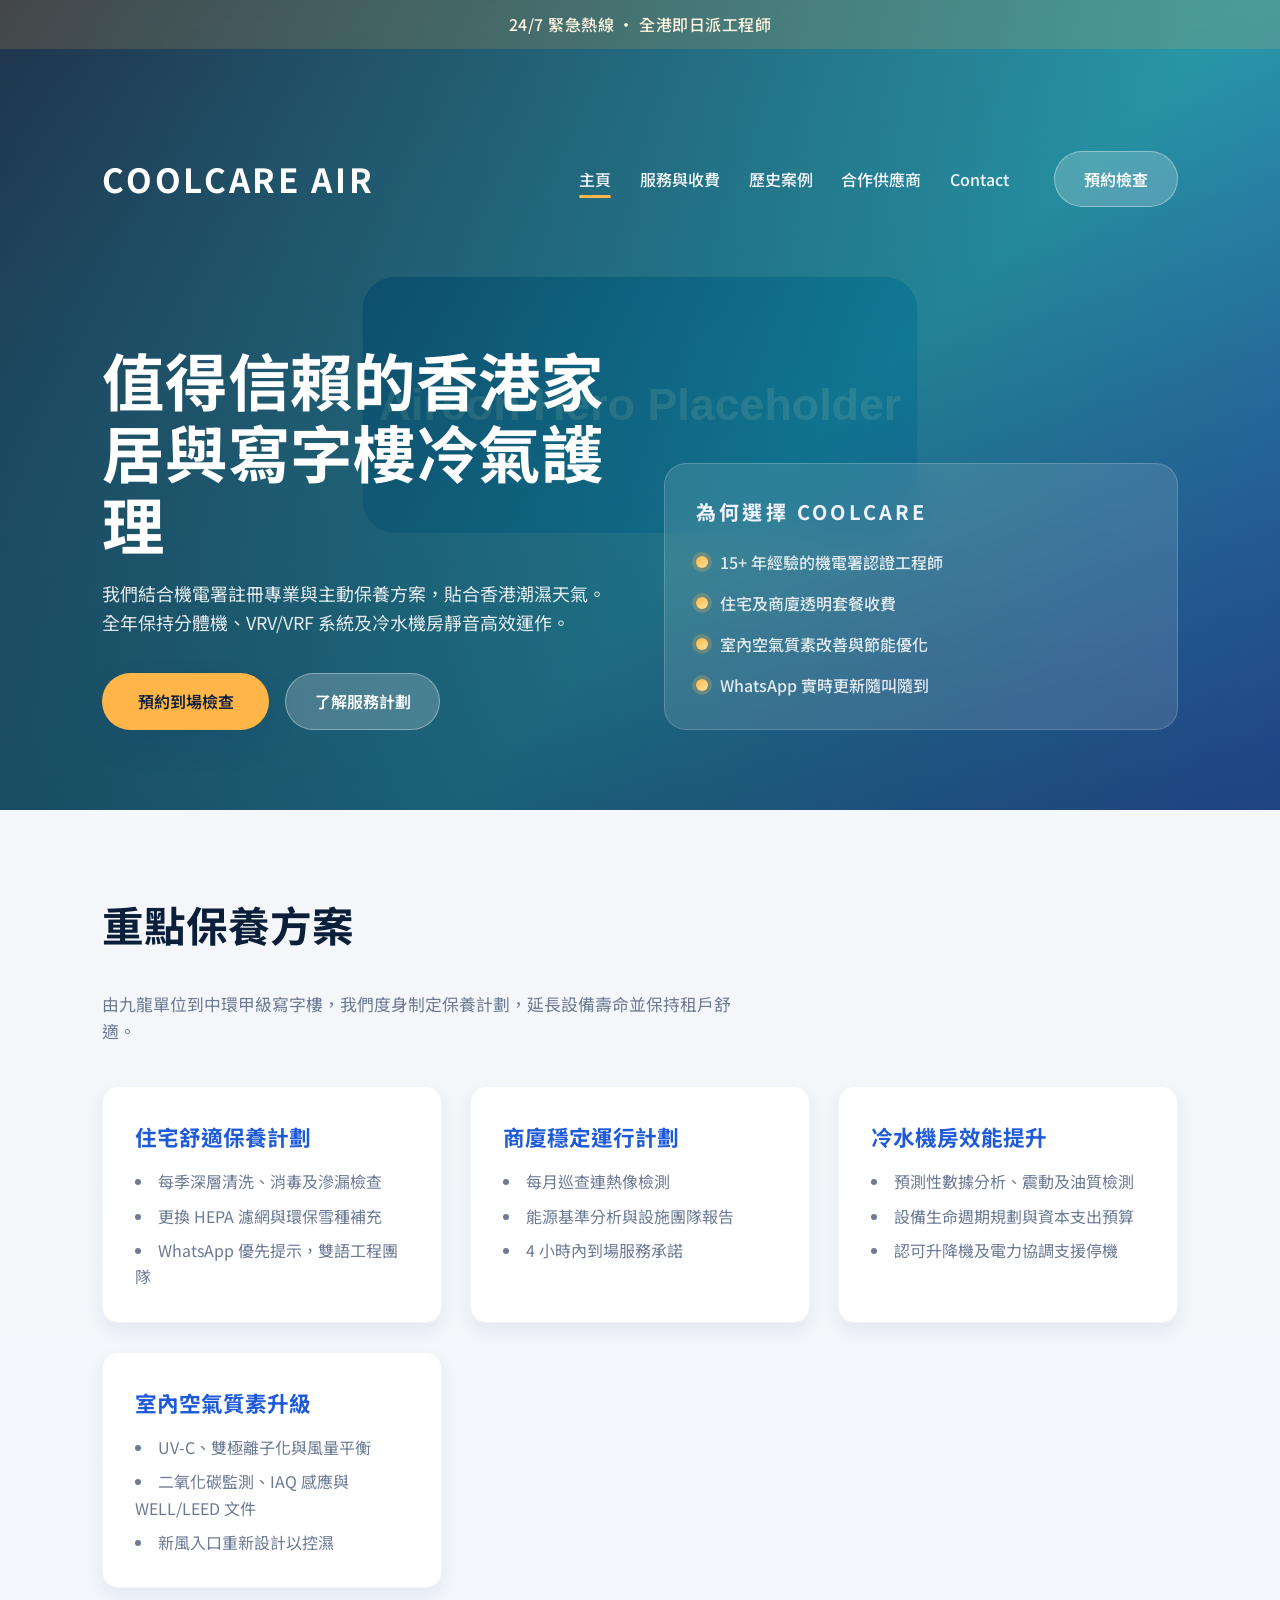
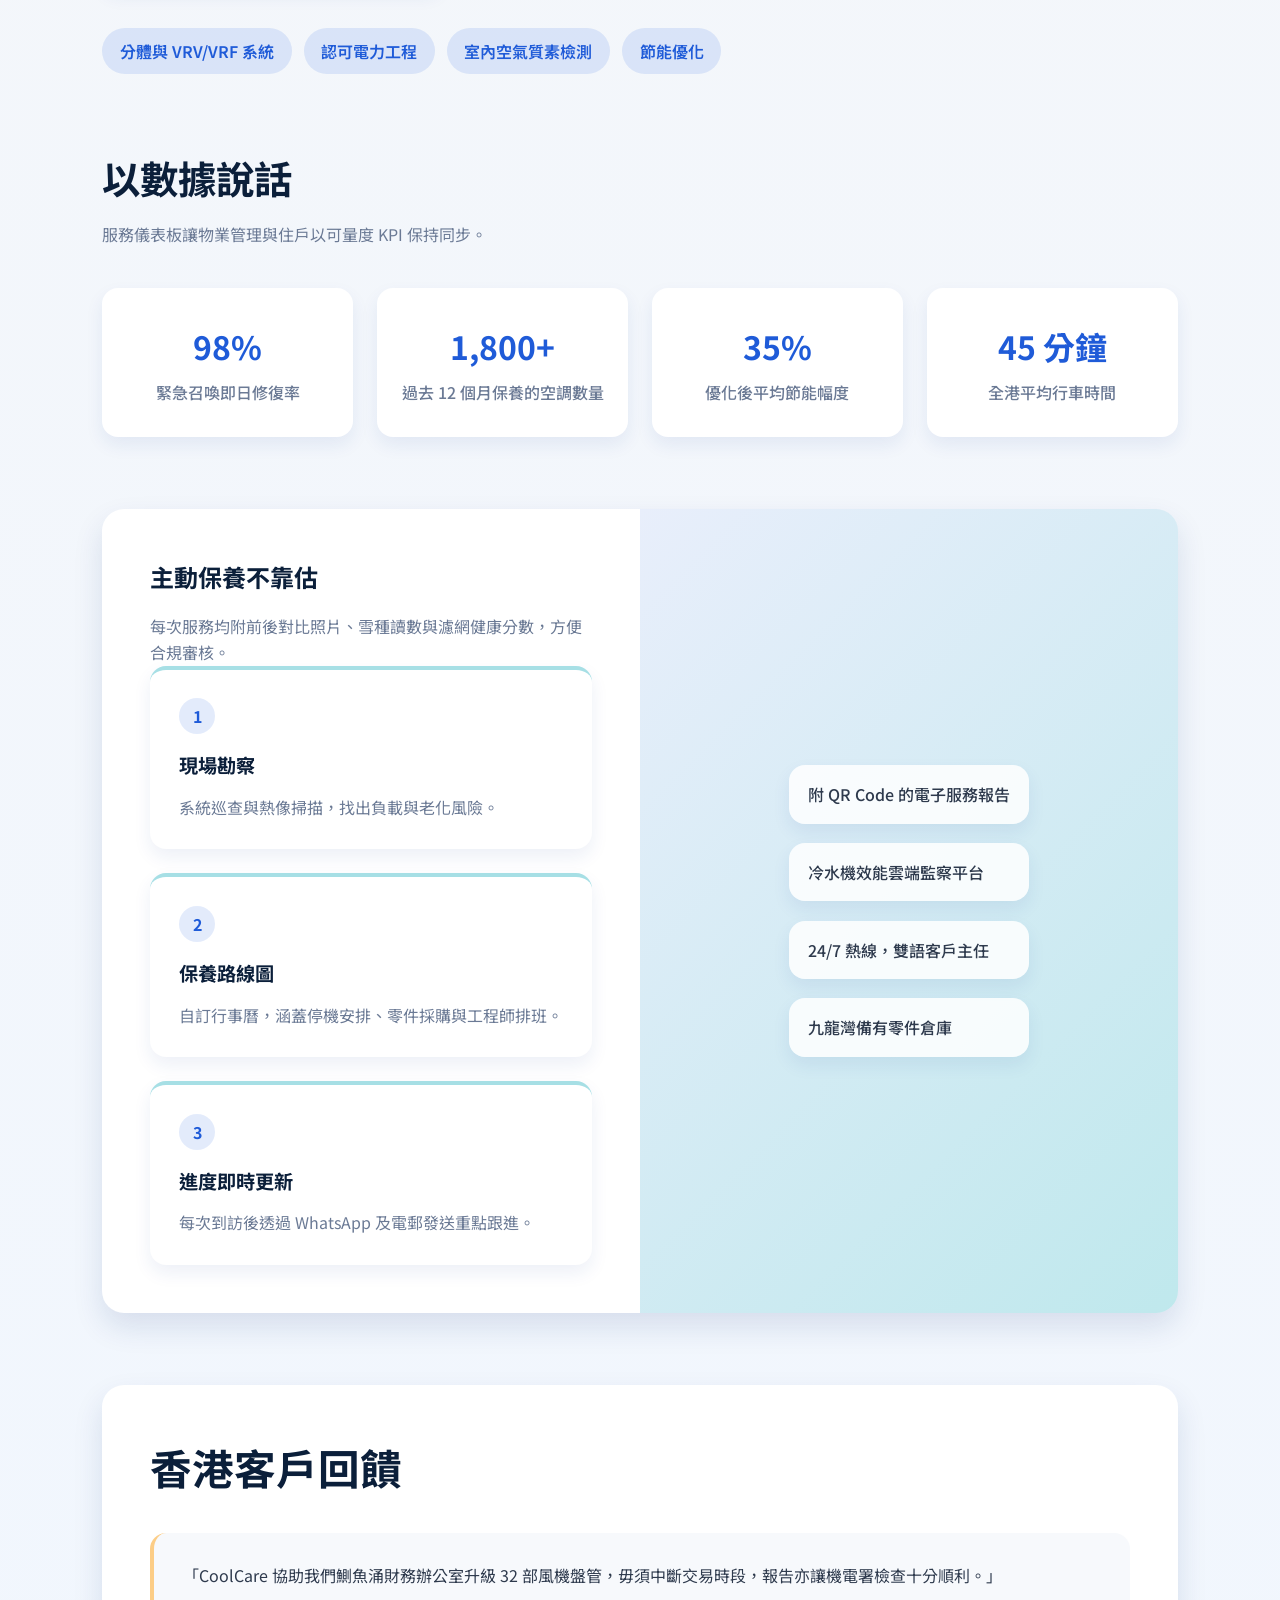
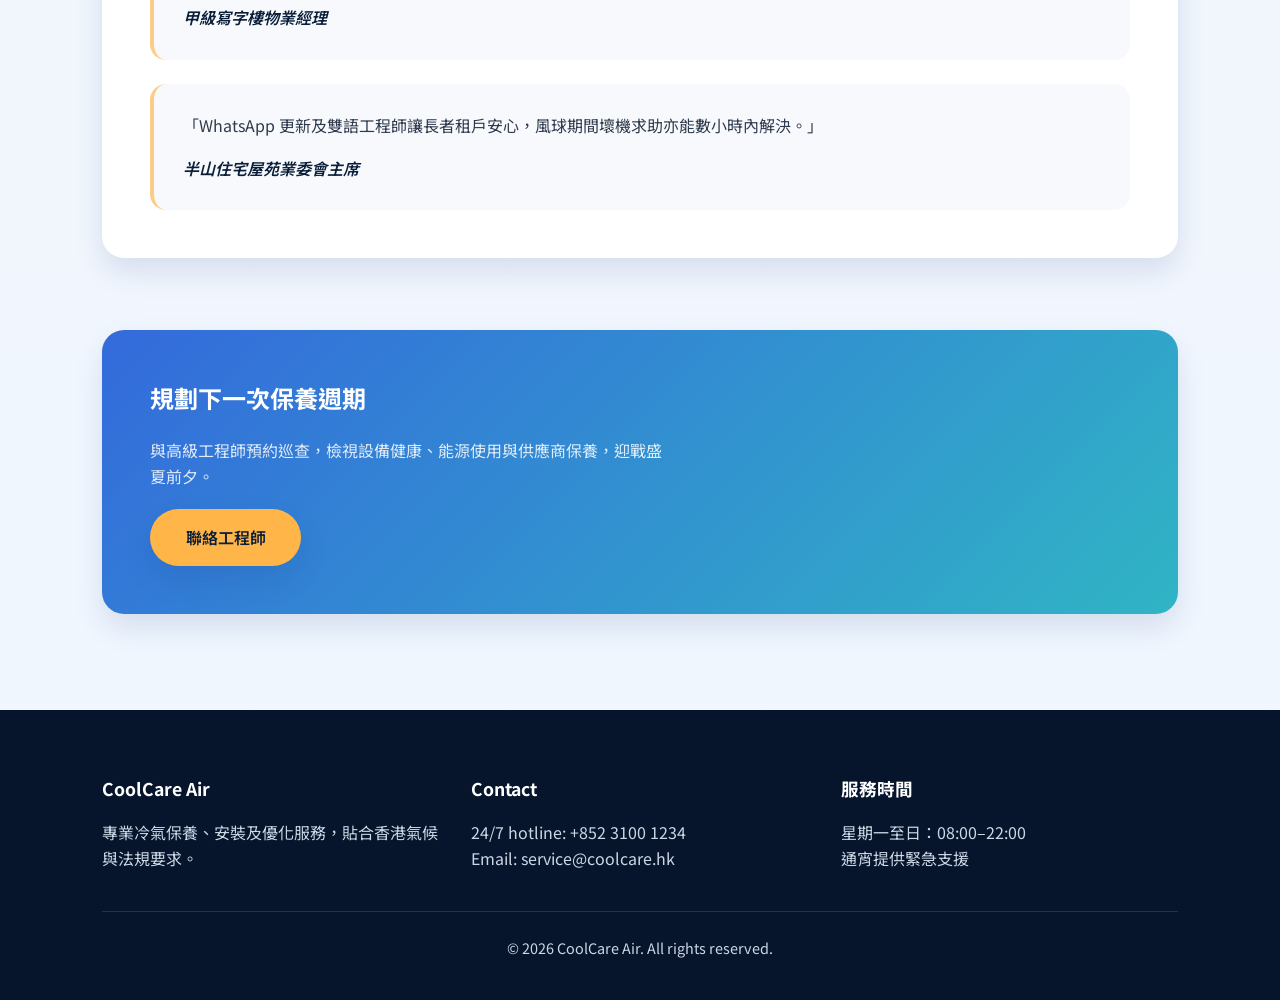
==== index.html @ c1a84228 "Remove legacy Version 1 layout" ====
<!DOCTYPE html>
<html lang="zh-Hant">
  <head>
    <meta charset="UTF-8" />
    <meta name="viewport" content="width=device-width, initial-scale=1.0" />
    <title>CoolCare Air Conditioning • 香港冷氣專業團隊</title>
    <link rel="stylesheet" href="assets/css/style.css" />
    <link rel="preconnect" href="https://fonts.googleapis.com" />
    <link rel="preconnect" href="https://fonts.gstatic.com" crossorigin />
    <link
      href="https://fonts.googleapis.com/css2?family=Noto+Sans+TC:wght@300;400;500;700&family=Roboto:wght@300;400;500;700&display=swap"
      rel="stylesheet"
    />
  </head>
  <body>
    <header class="site-header">
      <div class="announcement">24/7 緊急熱線 • 全港即日派工程師</div>
      <div class="top-bar">
        <div class="logo">CoolCare Air</div>
        <nav aria-label="主選單">
          <ul>
            <li><a href="index.html" aria-current="page">主頁</a></li>
            <li><a href="services.html">服務與收費</a></li>
            <li><a href="cases.html">歷史案例</a></li>
            <li><a href="vendors.html">合作供應商</a></li>
            <li><a href="contact.html">Contact</a></li>
            <li class="nav-cta"><a class="btn-secondary" href="contact.html">預約檢查</a></li>
          </ul>
        </nav>
      </div>
      <div class="hero">
        <div class="hero-content">
          <h1>值得信賴的香港家居與寫字樓冷氣護理</h1>
          <p>
            我們結合機電署註冊專業與主動保養方案，貼合香港潮濕天氣。全年保持分體機、VRV/VRF 系統及冷水機房靜音高效運作。
          </p>
          <div class="hero-actions">
            <a class="btn-primary" href="contact.html">預約到場檢查</a>
            <a class="btn-secondary" href="services.html">了解服務計劃</a>
          </div>
        </div>
        <aside class="hero-highlights" aria-label="公司亮點">
          <h2>為何選擇 CoolCare</h2>
          <ul>
            <li>15+ 年經驗的機電署認證工程師</li>
            <li>住宅及商廈透明套餐收費</li>
            <li>室內空氣質素改善與節能優化</li>
            <li>WhatsApp 實時更新隨叫隨到</li>
          </ul>
        </aside>
      </div>
    </header>

    <main>
      <section>
        <h2 class="section-title">重點保養方案</h2>
        <p class="section-lead">
          由九龍單位到中環甲級寫字樓，我們度身制定保養計劃，延長設備壽命並保持租戶舒適。
        </p>
        <div class="grid two-col">
          <div class="card">
            <h3>住宅舒適保養計劃</h3>
            <ul>
              <li>每季深層清洗、消毒及滲漏檢查</li>
              <li>更換 HEPA 濾網與環保雪種補充</li>
              <li>WhatsApp 優先提示，雙語工程團隊</li>
            </ul>
          </div>
          <div class="card">
            <h3>商廈穩定運行計劃</h3>
            <ul>
              <li>每月巡查連熱像檢測</li>
              <li>能源基準分析與設施團隊報告</li>
              <li>4 小時內到場服務承諾</li>
            </ul>
          </div>
          <div class="card">
            <h3>冷水機房效能提升</h3>
            <ul>
              <li>預測性數據分析、震動及油質檢測</li>
              <li>設備生命週期規劃與資本支出預算</li>
              <li>認可升降機及電力協調支援停機</li>
            </ul>
          </div>
          <div class="card">
            <h3>室內空氣質素升級</h3>
            <ul>
              <li>UV-C、雙極離子化與風量平衡</li>
              <li>二氧化碳監測、IAQ 感應與 WELL/LEED 文件</li>
              <li>新風入口重新設計以控濕</li>
            </ul>
          </div>
        </div>
        <div class="values">
          <span class="value-tag">分體與 VRV/VRF 系統</span>
          <span class="value-tag">認可電力工程</span>
          <span class="value-tag">室內空氣質素檢測</span>
          <span class="value-tag">節能優化</span>
        </div>
      </section>

      <section class="highlight-metrics" aria-label="公司指標">
        <div class="section-header">
          <h2>以數據說話</h2>
          <p>服務儀表板讓物業管理與住戶以可量度 KPI 保持同步。</p>
        </div>
        <div class="metrics-grid">
          <div class="metric">
            <strong>98%</strong>
            <span>緊急召喚即日修復率</span>
          </div>
          <div class="metric">
            <strong>1,800+</strong>
            <span>過去 12 個月保養的空調數量</span>
          </div>
          <div class="metric">
            <strong>35%</strong>
            <span>優化後平均節能幅度</span>
          </div>
          <div class="metric">
            <strong>45 分鐘</strong>
            <span>全港平均行車時間</span>
          </div>
        </div>
      </section>

      <section class="split" aria-label="服務流程">
        <div class="split-content">
          <h3>主動保養不靠估</h3>
          <p>
            每次服務均附前後對比照片、雪種讀數與濾網健康分數，方便合規審核。
          </p>
          <div class="process-steps">
            <div class="process-step">
              <span>1</span>
              <h4>現場勘察</h4>
              <p>系統巡查與熱像掃描，找出負載與老化風險。</p>
            </div>
            <div class="process-step">
              <span>2</span>
              <h4>保養路線圖</h4>
              <p>自訂行事曆，涵蓋停機安排、零件採購與工程師排班。</p>
            </div>
            <div class="process-step">
              <span>3</span>
              <h4>進度即時更新</h4>
              <p>每次到訪後透過 WhatsApp 及電郵發送重點跟進。</p>
            </div>
          </div>
        </div>
        <div class="split-visual">
          <ul>
            <li>附 QR Code 的電子服務報告</li>
            <li>冷水機效能雲端監察平台</li>
            <li>24/7 熱線，雙語客戶主任</li>
            <li>九龍灣備有零件倉庫</li>
          </ul>
        </div>
      </section>

      <section class="testimonials" aria-label="客戶見證">
        <h2 class="section-title">香港客戶回饋</h2>
        <div class="testimonial-list">
          <div class="testimonial">
            <p>
              「CoolCare 協助我們鰂魚涌財務辦公室升級 32 部風機盤管，毋須中斷交易時段，報告亦讓機電署檢查十分順利。」
            </p>
            <cite>甲級寫字樓物業經理</cite>
          </div>
          <div class="testimonial">
            <p>
              「WhatsApp 更新及雙語工程師讓長者租戶安心，風球期間壞機求助亦能數小時內解決。」
            </p>
            <cite>半山住宅屋苑業委會主席</cite>
          </div>
        </div>
      </section>

      <section class="cta-banner">
        <h2>規劃下一次保養週期</h2>
        <p>
          與高級工程師預約巡查，檢視設備健康、能源使用與供應商保養，迎戰盛夏前夕。
        </p>
        <a class="btn-primary" href="contact.html">聯絡工程師</a>
      </section>
    </main>

    <footer>
      <div class="footer-grid">
        <div>
          <h4>CoolCare Air</h4>
          <p>
            專業冷氣保養、安裝及優化服務，貼合香港氣候與法規要求。
          </p>
        </div>
        <div>
          <h4>Contact</h4>
          <p>24/7 hotline: <a href="tel:+85231001234">+852 3100 1234</a></p>
          <p>Email: <a href="mailto:service@coolcare.hk">service@coolcare.hk</a></p>
        </div>
        <div>
          <h4>服務時間</h4>
          <p>星期一至日：08:00–22:00</p>
          <p>通宵提供緊急支援</p>
        </div>
      </div>
      <div class="footer-bottom">
        &copy; <span id="year"></span> CoolCare Air. All rights reserved.
      </div>
    </footer>

    <script>
      document.getElementById('year').textContent = new Date().getFullYear();
    </script>
  </body>
</html>
---- assets/css/style.css ----
:root {
  --navy: #0b1f3a;
  --indigo: #1f5bd8;
  --teal: #00a4b6;
  --sunrise: #ffb547;
  --sky: #e8f2ff;
  --slate: #2e3a4d;
  --muted: #6b7a95;
  --surface: #ffffff;
  --surface-alt: #f7f9fc;
  --radius-lg: 22px;
  --radius-md: 16px;
  --radius-sm: 10px;
  --shadow-lg: 0 30px 60px rgba(15, 45, 95, 0.18);
  --shadow-md: 0 14px 30px rgba(18, 52, 115, 0.12);
  --shadow-sm: 0 8px 18px rgba(20, 64, 150, 0.08);
  --font-sans: 'Noto Sans TC', 'Roboto', 'Helvetica Neue', Arial, sans-serif;
}

* {
  box-sizing: border-box;
  margin: 0;
  padding: 0;
}

body {
  font-family: var(--font-sans);
  color: var(--slate);
  background: linear-gradient(180deg, rgba(13, 39, 83, 0.04) 0%, rgba(232, 242, 255, 0.65) 100%);
  line-height: 1.65;
  min-height: 100vh;
}

a {
  color: inherit;
}

a:focus {
  outline: 3px solid rgba(31, 91, 216, 0.35);
  outline-offset: 3px;
}

img {
  max-width: 100%;
  height: auto;
  display: block;
}

header {
  color: #fff;
}

.site-header {
  position: relative;
  background: linear-gradient(135deg, rgba(11, 31, 58, 0.88) 0%, rgba(0, 164, 182, 0.78) 60%, rgba(31, 91, 216, 0.85) 100%),
    url('../img/hero-placeholder.svg') center/cover no-repeat;
  min-height: 90vh;
  display: flex;
  flex-direction: column;
  justify-content: space-between;
  overflow: hidden;
}

.site-header::after {
  content: '';
  position: absolute;
  inset: 0;
  background: linear-gradient(180deg, rgba(11, 31, 58, 0.15) 0%, rgba(11, 31, 58, 0.55) 100%);
}

.announcement {
  position: relative;
  z-index: 1;
  background: rgba(255, 181, 71, 0.16);
  backdrop-filter: blur(12px);
  color: #fff5e0;
  padding: 0.7rem 8vw;
  text-align: center;
  font-weight: 500;
  letter-spacing: 0.03em;
}

.top-bar {
  position: relative;
  z-index: 1;
  display: flex;
  align-items: center;
  justify-content: space-between;
  gap: 2rem;
  padding: 1.8rem 8vw 0;
}

.logo {
  font-size: clamp(1.4rem, 2.6vw, 2.2rem);
  font-weight: 700;
  letter-spacing: 0.08em;
  text-transform: uppercase;
}

nav ul {
  list-style: none;
  display: flex;
  align-items: center;
  gap: 1.8rem;
}

nav a {
  color: #f5f8ff;
  font-weight: 500;
  text-decoration: none;
  position: relative;
  transition: opacity 0.3s ease, transform 0.3s ease;
}

nav a:hover,
nav a:focus {
  opacity: 0.78;
  transform: translateY(-1px);
}

nav a[aria-current='page']::after {
  content: '';
  position: absolute;
  left: 0;
  right: 0;
  bottom: -0.45rem;
  height: 3px;
  border-radius: 999px;
  background: var(--sunrise);
}

.nav-cta {
  margin-left: 1rem;
}

.btn,
.btn-primary,
.btn-secondary {
  display: inline-flex;
  align-items: center;
  justify-content: center;
  gap: 0.5rem;
  border-radius: 999px;
  font-weight: 600;
  border: none;
  text-decoration: none;
  cursor: pointer;
  transition: transform 0.3s ease, box-shadow 0.3s ease, background 0.3s ease;
}

.btn-primary {
  padding: 0.95rem 2.2rem;
  background: var(--sunrise);
  color: var(--navy);
  box-shadow: var(--shadow-md);
}

.btn-primary:hover,
.btn-primary:focus {
  transform: translateY(-3px);
  box-shadow: var(--shadow-lg);
}

.btn-secondary {
  padding: 0.85rem 1.8rem;
  background: rgba(255, 255, 255, 0.2);
  color: #fff;
  border: 1px solid rgba(255, 255, 255, 0.35);
}

.btn-secondary:hover,
.btn-secondary:focus {
  background: rgba(255, 255, 255, 0.32);
  transform: translateY(-2px);
}

.hero {
  position: relative;
  z-index: 1;
  padding: 4rem 8vw 5rem;
  display: grid;
  gap: 3rem;
  grid-template-columns: repeat(auto-fit, minmax(320px, 1fr));
  align-items: end;
}

.hero-content h1 {
  font-size: clamp(2.6rem, 5vw, 3.9rem);
  line-height: 1.15;
  letter-spacing: 0.01em;
  margin-bottom: 1.2rem;
}

.hero-content p {
  font-size: 1.12rem;
  color: rgba(255, 255, 255, 0.88);
  margin-bottom: 2.2rem;
  max-width: 560px;
}

.hero-actions {
  display: flex;
  flex-wrap: wrap;
  gap: 1rem;
}

.hero-highlights {
  background: rgba(255, 255, 255, 0.12);
  backdrop-filter: blur(18px);
  border-radius: var(--radius-lg);
  padding: 2rem;
  box-shadow: inset 0 0 0 1px rgba(255, 255, 255, 0.18);
  display: grid;
  gap: 1.3rem;
}

.hero-highlights h2 {
  font-size: 1.25rem;
  text-transform: uppercase;
  letter-spacing: 0.16em;
  color: #f0f4ff;
}

.hero-highlights ul {
  list-style: none;
  display: grid;
  gap: 0.9rem;
}

.hero-highlights li {
  display: flex;
  gap: 0.75rem;
  align-items: center;
  font-weight: 500;
  color: rgba(255, 255, 255, 0.85);
}

.hero-highlights li::before {
  content: '';
  width: 12px;
  height: 12px;
  border-radius: 50%;
  background: linear-gradient(135deg, var(--sunrise), #ffe49c);
  box-shadow: 0 0 0 4px rgba(255, 181, 71, 0.25);
}

main {
  padding: 5rem 8vw 6rem;
}

section + section {
  margin-top: 4.5rem;
}

.section-title {
  font-size: clamp(2rem, 4vw, 2.6rem);
  color: var(--navy);
  margin-bottom: 2rem;
}

.section-lead {
  max-width: 640px;
  font-size: 1.05rem;
  color: var(--muted);
  margin-bottom: 2.5rem;
}

.grid {
  display: grid;
  gap: 1.8rem;
}

.grid.two-col {
  grid-template-columns: repeat(auto-fit, minmax(280px, 1fr));
}

.card {
  background: var(--surface);
  border-radius: var(--radius-md);
  padding: 2rem;
  box-shadow: var(--shadow-sm);
  border: 1px solid rgba(18, 52, 115, 0.05);
}

.card h3 {
  color: var(--indigo);
  margin-bottom: 0.85rem;
  font-size: 1.35rem;
}

.card p {
  color: var(--muted);
}

.card ul {
  list-style: disc inside;
  color: var(--muted);
  display: grid;
  gap: 0.5rem;
}

.values {
  display: flex;
  flex-wrap: wrap;
  gap: 0.75rem;
  margin-top: 2.5rem;
}

.value-tag {
  background: rgba(31, 91, 216, 0.12);
  color: var(--indigo);
  font-weight: 600;
  padding: 0.6rem 1.1rem;
  border-radius: 999px;
}

.metrics-grid {
  display: grid;
  grid-template-columns: repeat(auto-fit, minmax(180px, 1fr));
  gap: 1.5rem;
}

.metric {
  background: var(--surface);
  border-radius: var(--radius-md);
  padding: 2rem 1.5rem;
  box-shadow: var(--shadow-sm);
  text-align: center;
}

.metric strong {
  display: block;
  font-size: 2rem;
  color: var(--indigo);
  margin-bottom: 0.4rem;
}

.metric span {
  color: var(--muted);
  font-weight: 500;
}

.split {
  background: var(--surface);
  border-radius: var(--radius-lg);
  box-shadow: var(--shadow-md);
  display: grid;
  grid-template-columns: repeat(auto-fit, minmax(280px, 1fr));
  overflow: hidden;
}

.split-content {
  padding: 3rem;
}

.split-content h3 {
  font-size: 1.5rem;
  color: var(--navy);
  margin-bottom: 1rem;
}

.split-content p {
  color: var(--muted);
}

.split-visual {
  background: linear-gradient(135deg, rgba(31, 91, 216, 0.1), rgba(0, 164, 182, 0.25));
  padding: 3rem;
  display: grid;
  place-items: center;
}

.split-visual ul {
  list-style: none;
  display: grid;
  gap: 1.2rem;
}

.split-visual li {
  background: rgba(255, 255, 255, 0.85);
  border-radius: var(--radius-md);
  padding: 1rem 1.2rem;
  box-shadow: var(--shadow-sm);
  font-weight: 500;
  color: var(--slate);
}

.process-steps {
  display: grid;
  gap: 1.5rem;
  grid-template-columns: repeat(auto-fit, minmax(220px, 1fr));
}

.process-step {
  background: var(--surface);
  border-radius: var(--radius-md);
  padding: 1.8rem;
  box-shadow: var(--shadow-sm);
  border-top: 4px solid rgba(0, 164, 182, 0.35);
}

.process-step span {
  display: inline-flex;
  align-items: center;
  justify-content: center;
  width: 36px;
  height: 36px;
  border-radius: 50%;
  background: rgba(31, 91, 216, 0.12);
  color: var(--indigo);
  font-weight: 700;
  margin-bottom: 1rem;
}

.process-step h4 {
  font-size: 1.2rem;
  margin-bottom: 0.75rem;
  color: var(--navy);
}

.testimonials {
  background: var(--surface);
  border-radius: var(--radius-lg);
  padding: 3rem;
  box-shadow: var(--shadow-md);
}

.testimonial-list {
  display: grid;
  gap: 1.5rem;
}

.testimonial {
  background: var(--surface-alt);
  border-radius: var(--radius-md);
  padding: 1.8rem;
  border-left: 4px solid rgba(255, 181, 71, 0.65);
}

.testimonial cite {
  display: block;
  margin-top: 1rem;
  font-weight: 600;
  color: var(--navy);
}

.cta-banner {
  background: linear-gradient(135deg, rgba(31, 91, 216, 0.9), rgba(0, 164, 182, 0.8));
  color: #fff;
  border-radius: var(--radius-lg);
  padding: 3rem;
  display: grid;
  gap: 1.2rem;
  align-items: center;
  justify-items: start;
  box-shadow: var(--shadow-md);
}

.cta-banner p {
  max-width: 520px;
  color: rgba(255, 255, 255, 0.85);
}

footer {
  background: #06152c;
  color: rgba(232, 242, 255, 0.88);
  padding: 4rem 8vw 2.5rem;
}

footer .footer-grid {
  display: grid;
  grid-template-columns: repeat(auto-fit, minmax(220px, 1fr));
  gap: 2rem;
}

footer h4 {
  font-size: 1.1rem;
  margin-bottom: 1rem;
  color: #fff;
}

footer a {
  color: rgba(232, 242, 255, 0.88);
  text-decoration: none;
}

footer a:hover,
footer a:focus {
  text-decoration: underline;
}

.footer-bottom {
  margin-top: 2.5rem;
  border-top: 1px solid rgba(255, 255, 255, 0.12);
  padding-top: 1.5rem;
  font-size: 0.9rem;
  text-align: center;
}

.page-header {
  position: relative;
  background: linear-gradient(135deg, rgba(11, 31, 58, 0.95), rgba(31, 91, 216, 0.72));
  padding: 2.2rem 8vw 3.5rem;
  overflow: hidden;
}

.page-header::after {
  content: '';
  position: absolute;
  inset: 0;
  background: url('../img/hero-placeholder.svg') center/cover no-repeat;
  opacity: 0.12;
  mix-blend-mode: screen;
}

.page-header .top-bar {
  padding: 0;
}

.page-header .top-bar,
.page-header .breadcrumb,
.page-header h1,
.page-header p {
  position: relative;
  z-index: 1;
}

.page-header h1 {
  font-size: clamp(2.1rem, 4vw, 2.9rem);
  margin-top: 2rem;
  margin-bottom: 0.75rem;
}

.page-header p {
  color: rgba(255, 255, 255, 0.78);
}

.breadcrumb {
  margin-top: 0.75rem;
  font-size: 0.95rem;
}

.breadcrumb a {
  color: rgba(255, 255, 255, 0.72);
  text-decoration: none;
}

.breadcrumb a:hover,
.breadcrumb a:focus {
  text-decoration: underline;
}

.page-content {
  padding: 4rem 8vw 6rem;
}

.section-header {
  margin-bottom: 2.5rem;
}

.section-header h2 {
  font-size: clamp(1.8rem, 3.5vw, 2.4rem);
  color: var(--navy);
  margin-bottom: 0.75rem;
}

.section-header p {
  color: var(--muted);
  max-width: 640px;
}

.table-responsive {
  overflow-x: auto;
  margin-top: 1.5rem;
}

table {
  width: 100%;
  border-collapse: collapse;
  min-width: 520px;
  background: var(--surface);
  box-shadow: var(--shadow-sm);
  border-radius: var(--radius-md);
  overflow: hidden;
}

th,
td {
  border: 1px solid rgba(18, 52, 115, 0.08);
  padding: 1rem 1.15rem;
  text-align: left;
}

th {
  background: rgba(31, 91, 216, 0.1);
  color: var(--navy);
  font-weight: 600;
}

tbody tr:nth-child(even) {
  background: var(--surface-alt);
}

.case-study {
  display: grid;
  gap: 1.5rem;
  background: var(--surface);
  padding: 2.4rem;
  border-radius: var(--radius-lg);
  box-shadow: var(--shadow-md);
}

.case-meta {
  display: flex;
  flex-wrap: wrap;
  gap: 1.25rem;
  color: var(--muted);
}

.timeline {
  position: relative;
  padding-left: 1.5rem;
  margin-top: 1.5rem;
}

.timeline::before {
  content: '';
  position: absolute;
  left: 0.45rem;
  top: 0.5rem;
  bottom: 0.5rem;
  width: 2px;
  background: rgba(31, 91, 216, 0.3);
}

.timeline li {
  list-style: none;
  position: relative;
  padding-left: 1.4rem;
  margin-bottom: 1.1rem;
  color: var(--muted);
}

.timeline li::before {
  content: '';
  position: absolute;
  left: -0.1rem;
  top: 0.35rem;
  width: 12px;
  height: 12px;
  border-radius: 50%;
  background: var(--sunrise);
  box-shadow: 0 0 0 4px rgba(255, 181, 71, 0.2);
}

.contact-card {
  background: var(--surface);
  border-radius: var(--radius-lg);
  padding: 3rem;
  box-shadow: var(--shadow-md);
  display: grid;
  gap: 2rem;
  align-items: start;
}

.contact-card form {
  display: grid;
  gap: 1.2rem;
}

label {
  font-weight: 600;
  color: var(--slate);
}

input,
textarea {
  padding: 0.9rem 1rem;
  border-radius: var(--radius-sm);
  border: 1px solid rgba(31, 91, 216, 0.2);
  font: inherit;
  transition: border-color 0.3s ease, box-shadow 0.3s ease;
}

input:focus,
textarea:focus {
  border-color: var(--indigo);
  box-shadow: 0 0 0 4px rgba(31, 91, 216, 0.15);
  outline: none;
}

textarea {
  min-height: 150px;
  resize: vertical;
}

.contact-info {
  display: grid;
  gap: 1rem;
  color: var(--muted);
}

.contact-info a {
  color: var(--indigo);
  font-weight: 600;
  text-decoration: none;
}

.contact-info a:hover,
.contact-info a:focus {
  text-decoration: underline;
}

.vendor-list {
  display: grid;
  gap: 1.5rem;
}

.vendor-card {
  background: var(--surface);
  padding: 2rem;
  border-radius: var(--radius-md);
  box-shadow: var(--shadow-sm);
  border-left: 4px solid rgba(0, 164, 182, 0.35);
}

.vendor-card h3 {
  font-size: 1.35rem;
  color: var(--navy);
  margin-bottom: 0.5rem;
}

.vendor-card .tags {
  margin-top: 1rem;
  display: flex;
  flex-wrap: wrap;
  gap: 0.6rem;
}

.tag {
  background: rgba(0, 164, 182, 0.12);
  color: var(--teal);
  font-weight: 600;
  padding: 0.35rem 0.85rem;
  border-radius: 999px;
  font-size: 0.85rem;
}

.badge {
  display: inline-flex;
  align-items: center;
  gap: 0.45rem;
  background: rgba(31, 91, 216, 0.08);
  color: var(--indigo);
  padding: 0.4rem 0.85rem;
  border-radius: 999px;
  font-weight: 600;
  font-size: 0.85rem;
}

@media (max-width: 960px) {
  .top-bar {
    flex-direction: column;
    align-items: flex-start;
  }

  nav ul {
    flex-wrap: wrap;
    justify-content: flex-start;
  }

  .nav-cta {
    margin-left: 0;
  }

  .hero {
    padding-top: 2.5rem;
  }
}

@media (max-width: 720px) {
  body {
    background: #f4f7fb;
  }

  .announcement {
    padding-inline: 5vw;
  }

  .top-bar {
    padding-inline: 6vw;
  }

  nav ul {
    gap: 1rem;
  }

  .hero {
    padding-inline: 6vw;
  }

  main {
    padding: 4rem 6vw 5rem;
  }

  .split {
    grid-template-columns: 1fr;
  }

  .split-visual {
    padding: 2.2rem;
  }

  .cta-banner {
    text-align: center;
    justify-items: center;
  }

  footer {
    padding-inline: 6vw;
  }
}

@media (max-width: 540px) {
  .hero-actions {
    flex-direction: column;
    align-items: stretch;
  }

  .process-steps {
    grid-template-columns: 1fr;
  }

  .metrics-grid {
    grid-template-columns: repeat(auto-fit, minmax(160px, 1fr));
  }
}
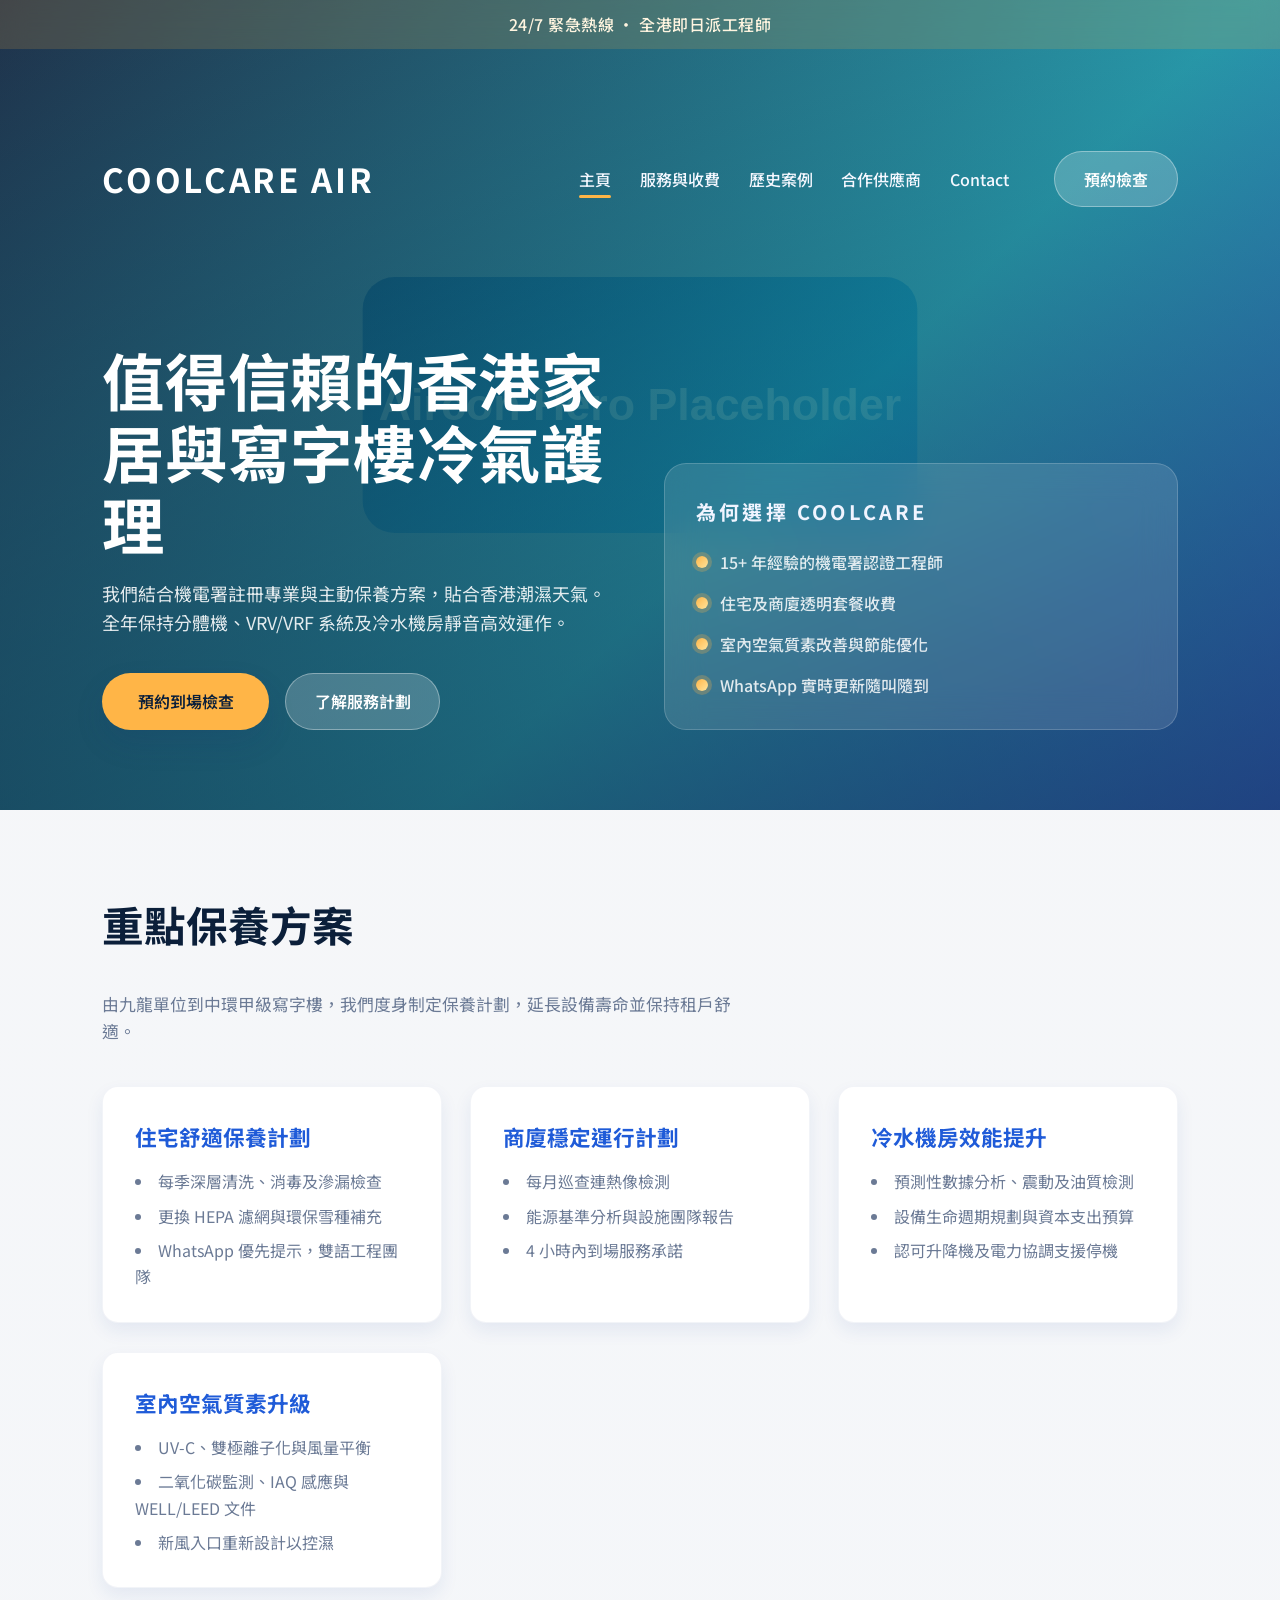
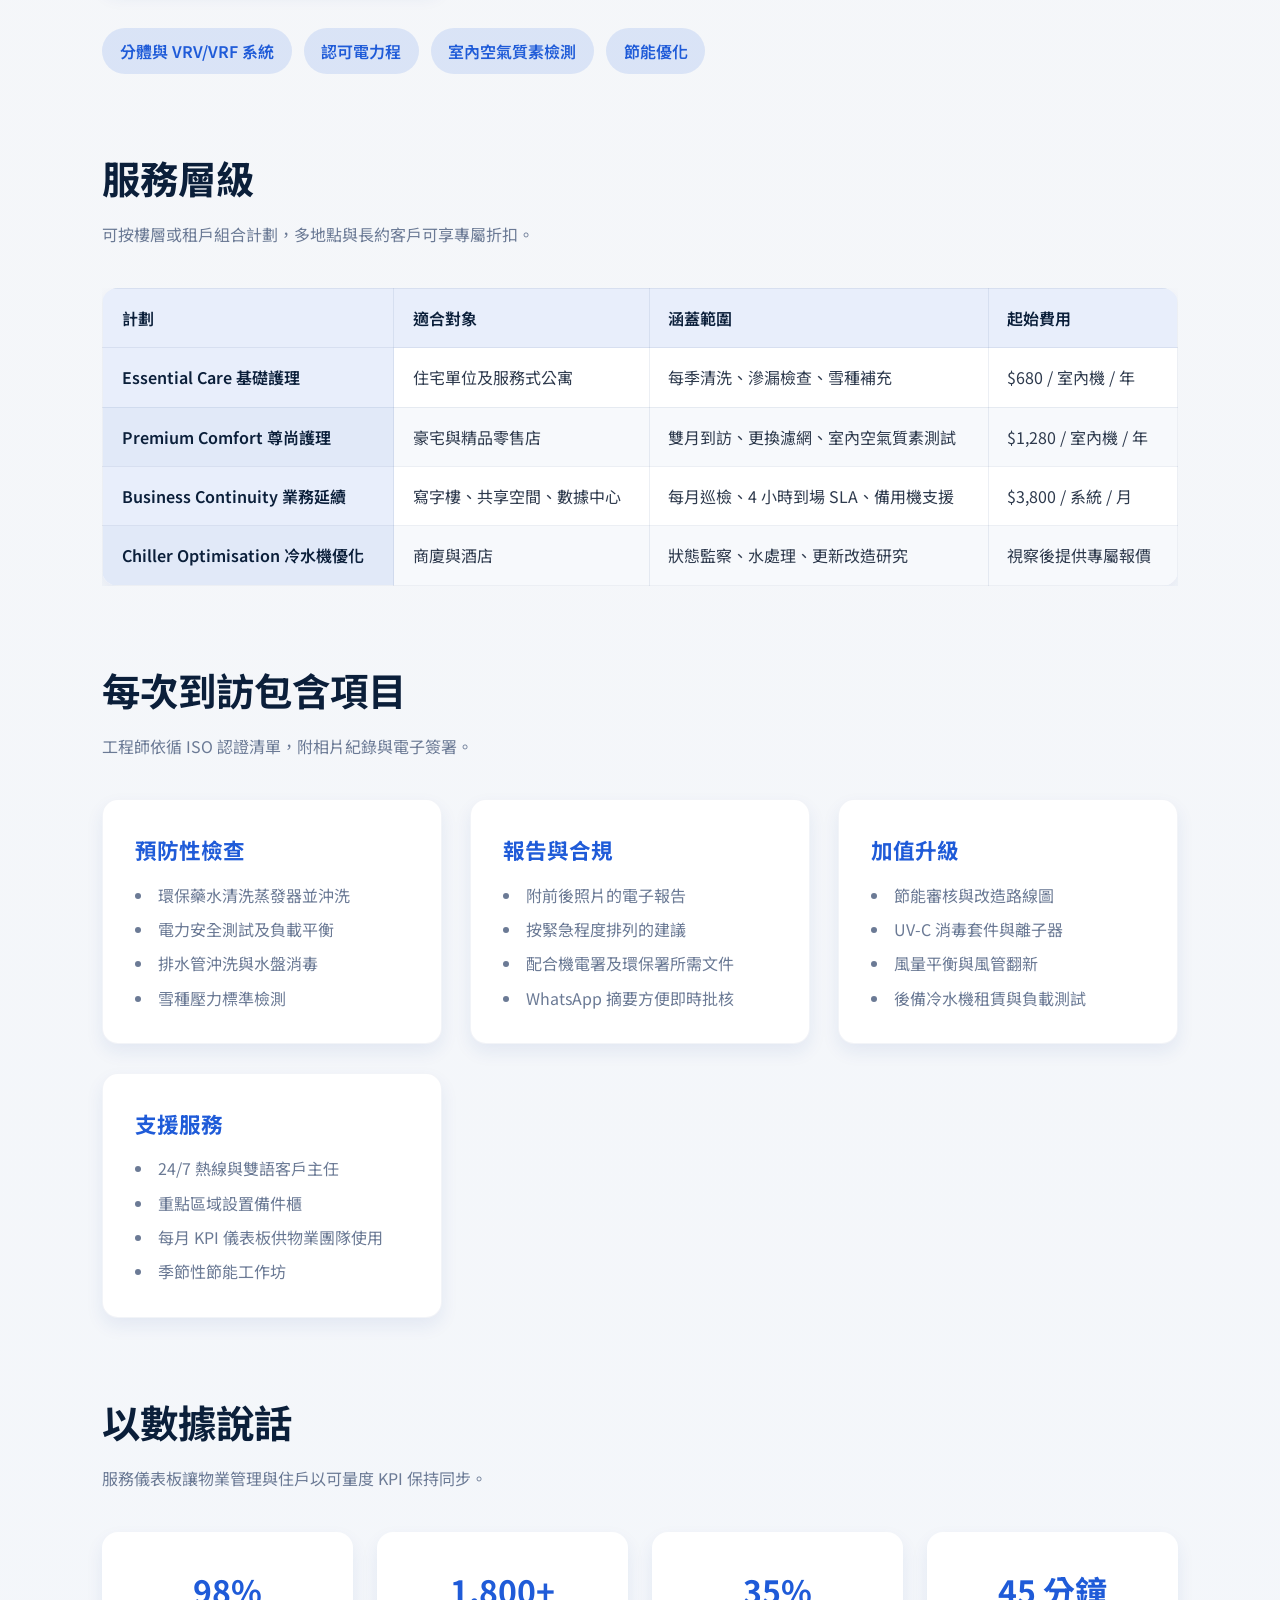
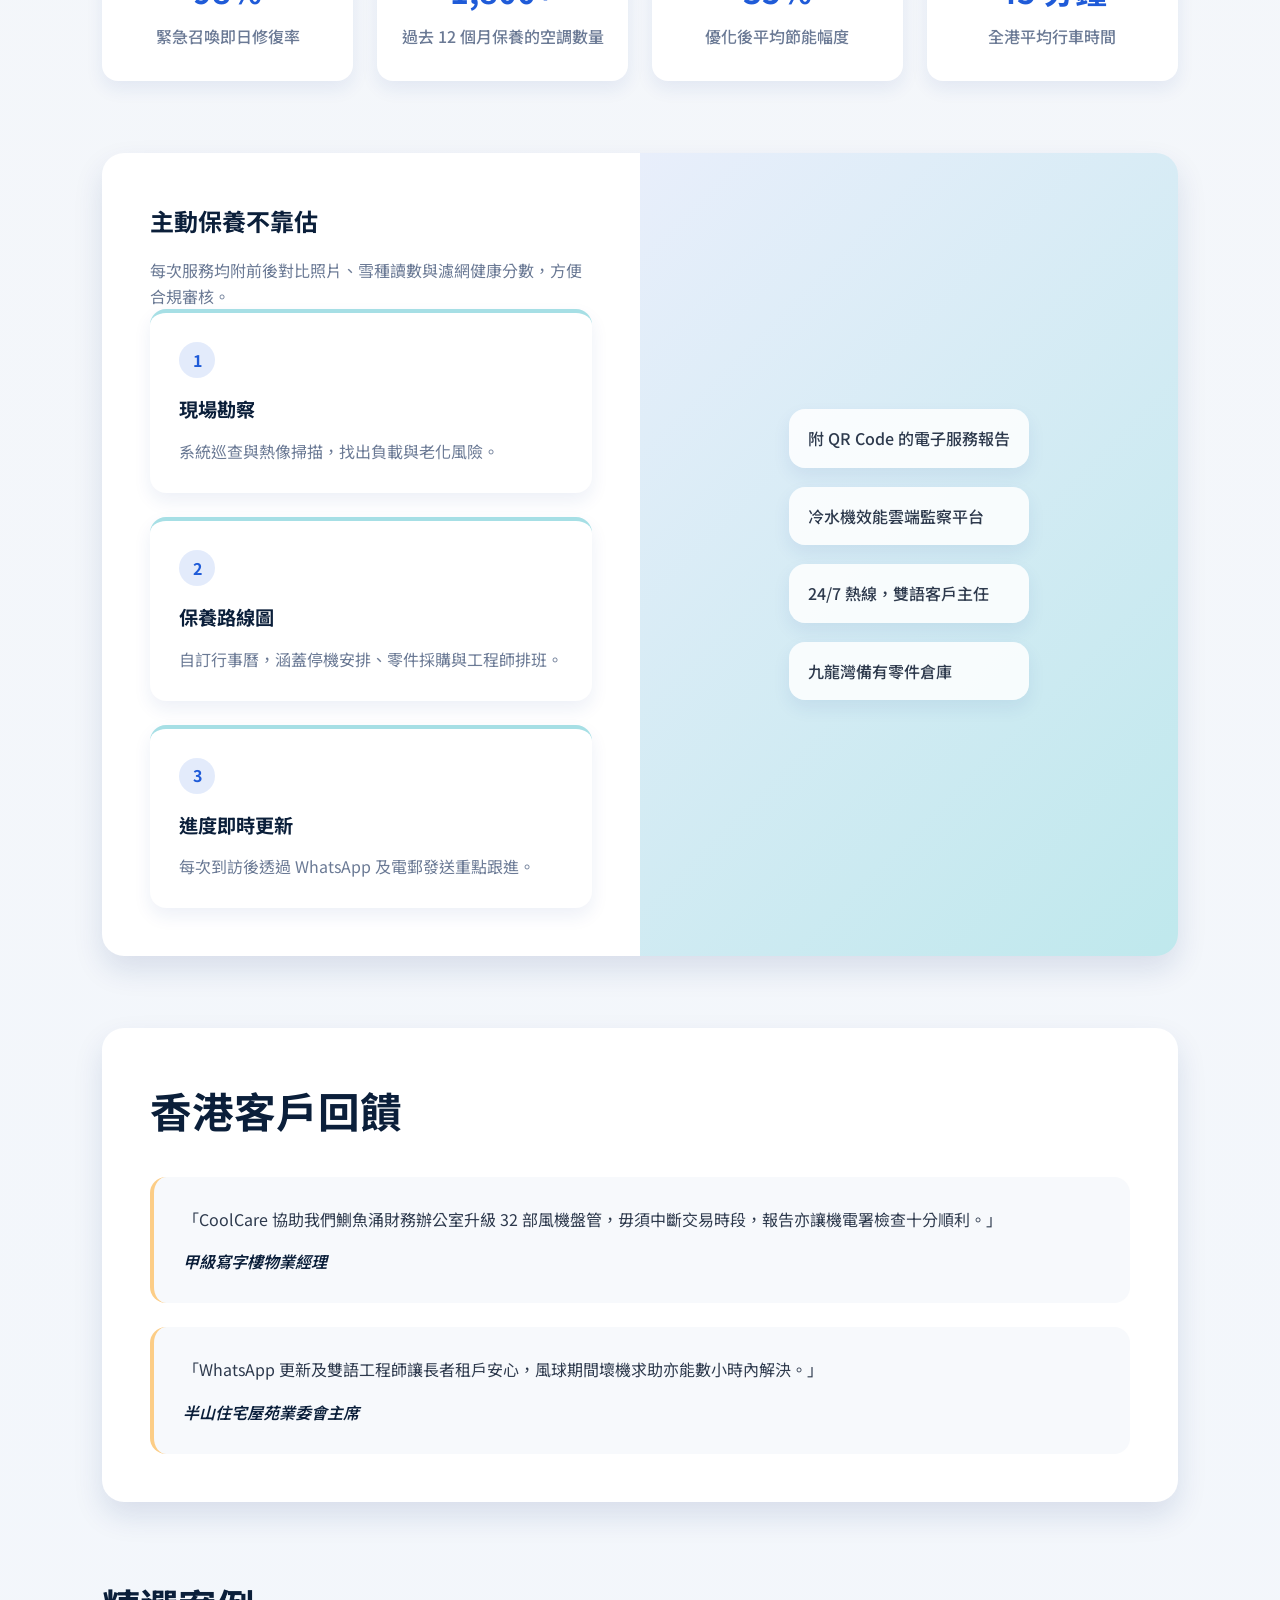
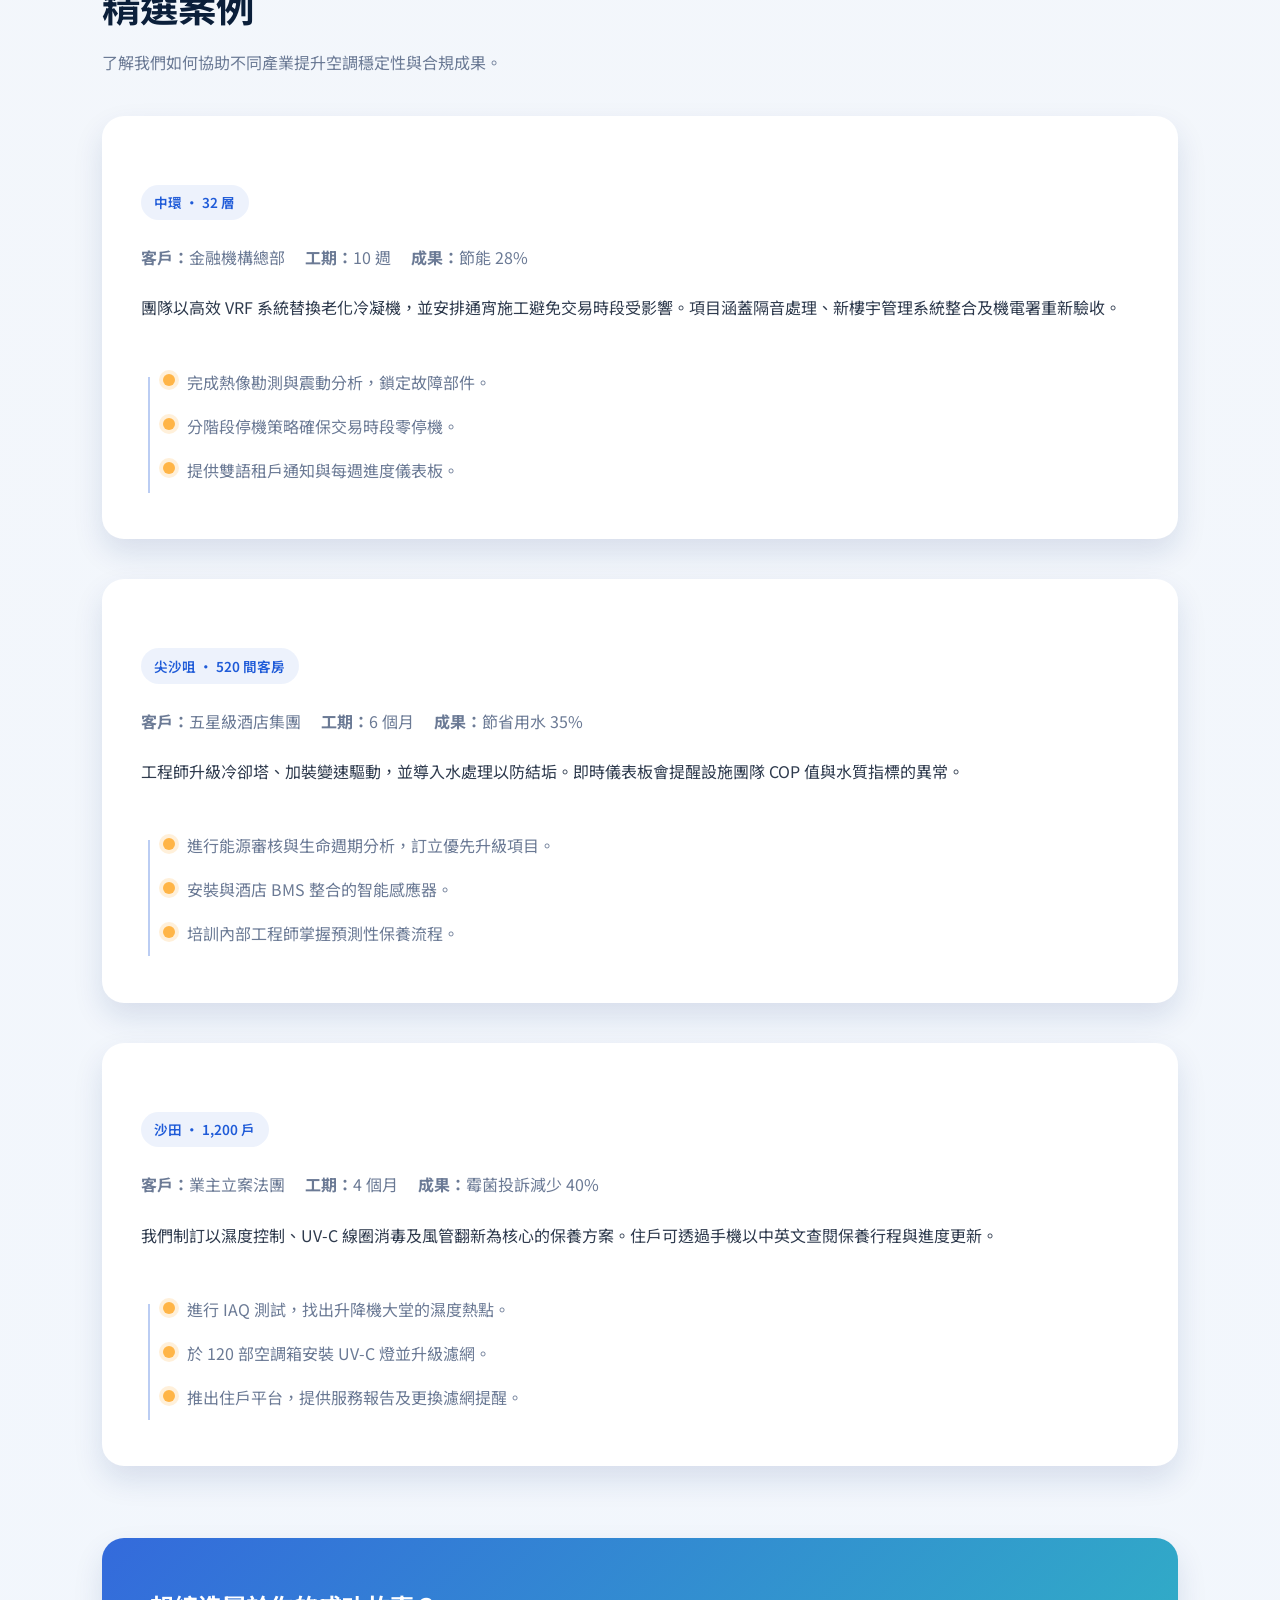
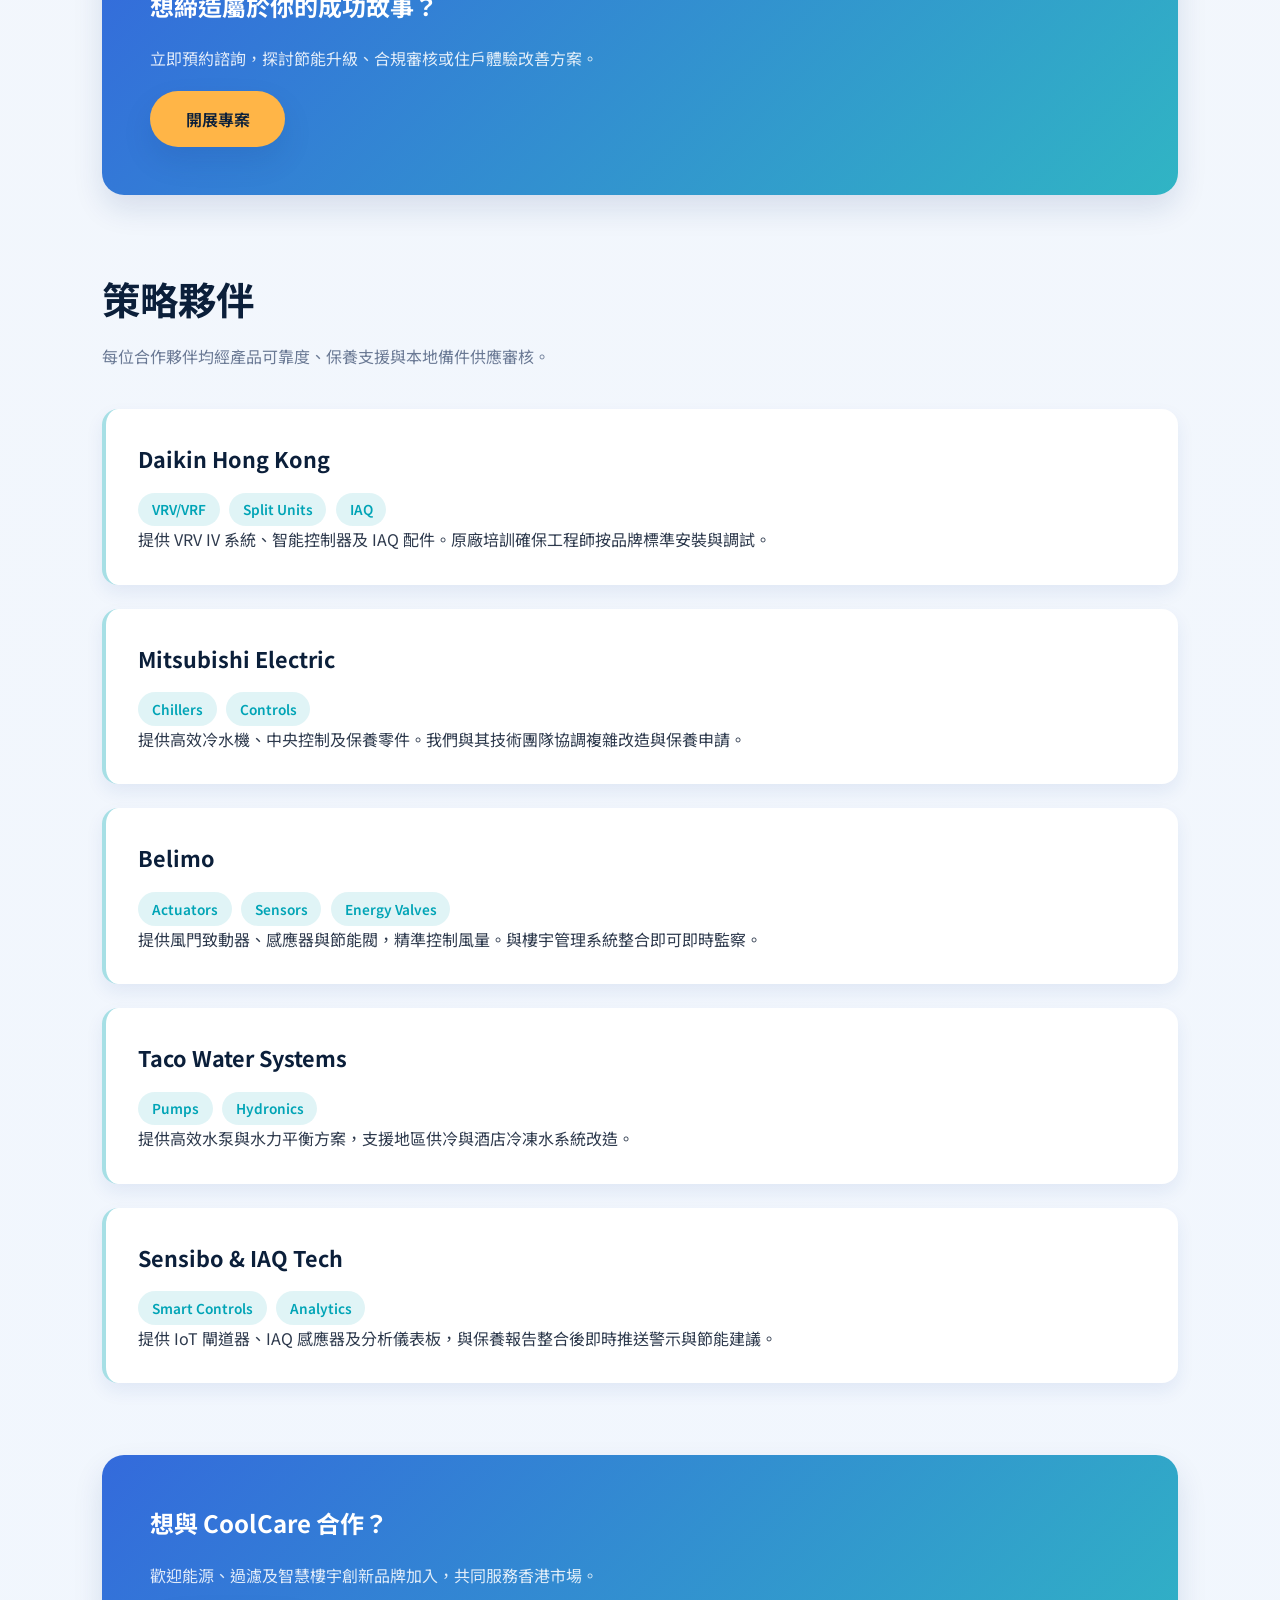
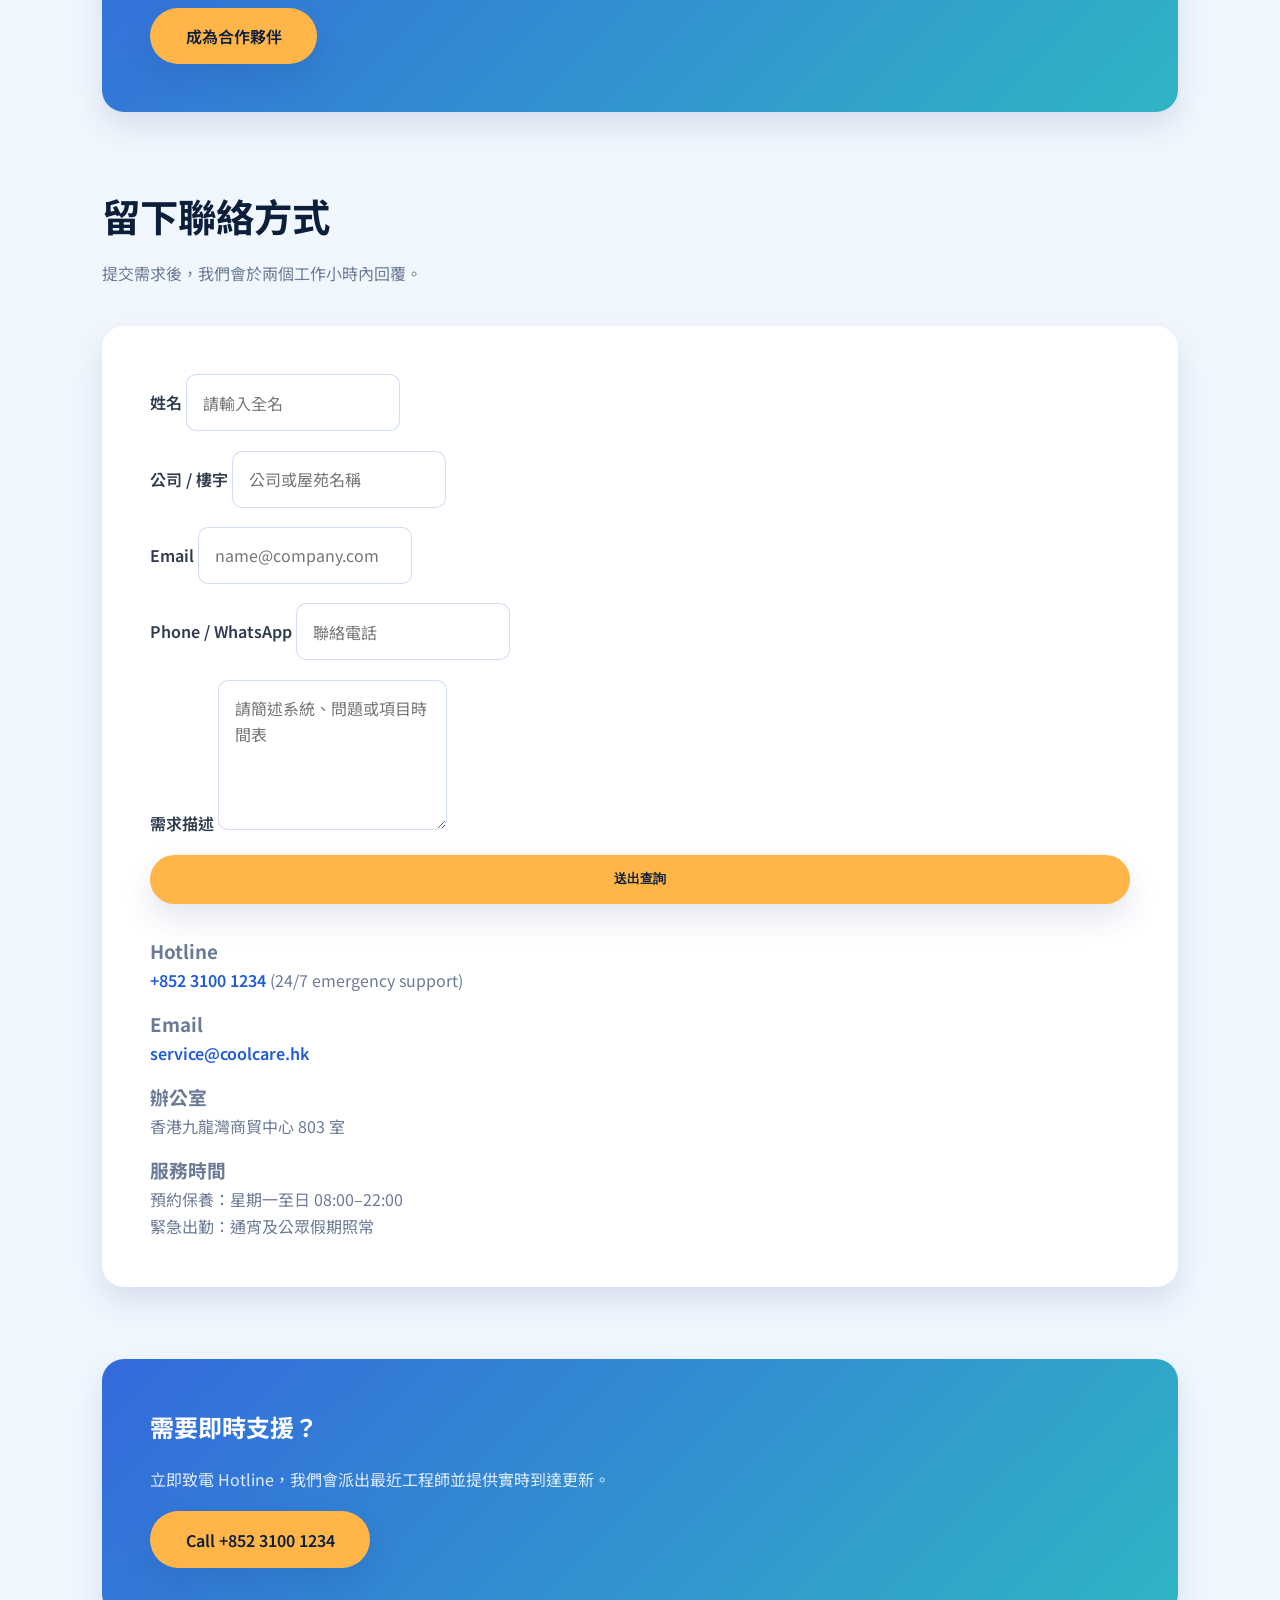
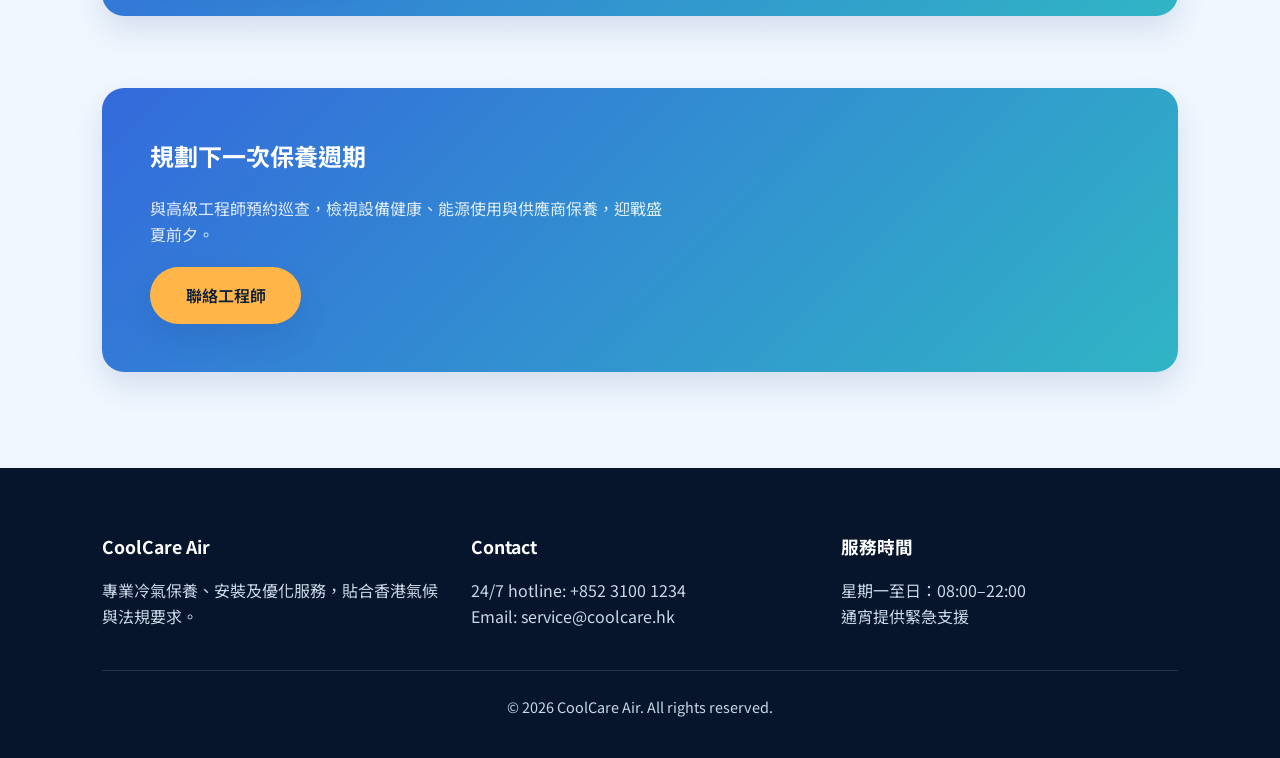
==== commit 2d5598d6: "Consolidate navigation into single-page layout" ====
--- a/index.html
+++ b/index.html
@@ -13,18 +13,18 @@
     />
   </head>
   <body>
-    <header class="site-header">
+    <header class="site-header" id="top">
       <div class="announcement">24/7 緊急熱線 • 全港即日派工程師</div>
       <div class="top-bar">
         <div class="logo">CoolCare Air</div>
         <nav aria-label="主選單">
           <ul>
-            <li><a href="index.html" aria-current="page">主頁</a></li>
-            <li><a href="services.html">服務與收費</a></li>
-            <li><a href="cases.html">歷史案例</a></li>
-            <li><a href="vendors.html">合作供應商</a></li>
-            <li><a href="contact.html">Contact</a></li>
-            <li class="nav-cta"><a class="btn-secondary" href="contact.html">預約檢查</a></li>
+            <li><a href="#top" aria-current="page">主頁</a></li>
+            <li><a href="#services">服務與收費</a></li>
+            <li><a href="#cases">歷史案例</a></li>
+            <li><a href="#vendors">合作供應商</a></li>
+            <li><a href="#contact">Contact</a></li>
+            <li class="nav-cta"><a class="btn-secondary" href="#contact">預約檢查</a></li>
           </ul>
         </nav>
       </div>
@@ -35,8 +35,8 @@
             我們結合機電署註冊專業與主動保養方案，貼合香港潮濕天氣。全年保持分體機、VRV/VRF 系統及冷水機房靜音高效運作。
           </p>
           <div class="hero-actions">
-            <a class="btn-primary" href="contact.html">預約到場檢查</a>
-            <a class="btn-secondary" href="services.html">了解服務計劃</a>
+            <a class="btn-primary" href="#contact">預約到場檢查</a>
+            <a class="btn-secondary" href="#services">了解服務計劃</a>
           </div>
         </div>
         <aside class="hero-highlights" aria-label="公司亮點">
@@ -52,8 +52,8 @@
     </header>
 
     <main>
-      <section>
-        <h2 class="section-title">重點保養方案</h2>
+      <section id="services" aria-labelledby="services-title">
+        <h2 id="services-title" class="section-title">重點保養方案</h2>
         <p class="section-lead">
           由九龍單位到中環甲級寫字樓，我們度身制定保養計劃，延長設備壽命並保持租戶舒適。
         </p>
@@ -93,9 +93,99 @@
         </div>
         <div class="values">
           <span class="value-tag">分體與 VRV/VRF 系統</span>
-          <span class="value-tag">認可電力工程</span>
+          <span class="value-tag">認可電力程</span>
           <span class="value-tag">室內空氣質素檢測</span>
           <span class="value-tag">節能優化</span>
+        </div>
+      </section>
+
+      <section aria-labelledby="service-plans-title">
+        <div class="section-header">
+          <h2 id="service-plans-title">服務層級</h2>
+          <p>可按樓層或租戶組合計劃，多地點與長約客戶可享專屬折扣。</p>
+        </div>
+        <div class="table-responsive">
+          <table>
+            <thead>
+              <tr>
+                <th scope="col">計劃</th>
+                <th scope="col">適合對象</th>
+                <th scope="col">涵蓋範圍</th>
+                <th scope="col">起始費用</th>
+              </tr>
+            </thead>
+            <tbody>
+              <tr>
+                <th scope="row">Essential Care 基礎護理</th>
+                <td>住宅單位及服務式公寓</td>
+                <td>每季清洗、滲漏檢查、雪種補充</td>
+                <td>$680 / 室內機 / 年</td>
+              </tr>
+              <tr>
+                <th scope="row">Premium Comfort 尊尚護理</th>
+                <td>豪宅與精品零售店</td>
+                <td>雙月到訪、更換濾網、室內空氣質素測試</td>
+                <td>$1,280 / 室內機 / 年</td>
+              </tr>
+              <tr>
+                <th scope="row">Business Continuity 業務延續</th>
+                <td>寫字樓、共享空間、數據中心</td>
+                <td>每月巡檢、4 小時到場 SLA、備用機支援</td>
+                <td>$3,800 / 系統 / 月</td>
+              </tr>
+              <tr>
+                <th scope="row">Chiller Optimisation 冷水機優化</th>
+                <td>商廈與酒店</td>
+                <td>狀態監察、水處理、更新改造研究</td>
+                <td>視察後提供專屬報價</td>
+              </tr>
+            </tbody>
+          </table>
+        </div>
+      </section>
+
+      <section aria-labelledby="service-visit-title">
+        <div class="section-header">
+          <h2 id="service-visit-title">每次到訪包含項目</h2>
+          <p>工程師依循 ISO 認證清單，附相片紀錄與電子簽署。</p>
+        </div>
+        <div class="grid two-col">
+          <div class="card">
+            <h3>預防性檢查</h3>
+            <ul>
+              <li>環保藥水清洗蒸發器並沖洗</li>
+              <li>電力安全測試及負載平衡</li>
+              <li>排水管沖洗與水盤消毒</li>
+              <li>雪種壓力標準檢測</li>
+            </ul>
+          </div>
+          <div class="card">
+            <h3>報告與合規</h3>
+            <ul>
+              <li>附前後照片的電子報告</li>
+              <li>按緊急程度排列的建議</li>
+              <li>配合機電署及環保署所需文件</li>
+              <li>WhatsApp 摘要方便即時批核</li>
+            </ul>
+          </div>
+          <div class="card">
+            <h3>加值升級</h3>
+            <ul>
+              <li>節能審核與改造路線圖</li>
+              <li>UV-C 消毒套件與離子器</li>
+              <li>風量平衡與風管翻新</li>
+              <li>後備冷水機租賃與負載測試</li>
+            </ul>
+          </div>
+          <div class="card">
+            <h3>支援服務</h3>
+            <ul>
+              <li>24/7 熱線與雙語客戶主任</li>
+              <li>重點區域設置備件櫃</li>
+              <li>每月 KPI 儀表板供物業團隊使用</li>
+              <li>季節性節能工作坊</li>
+            </ul>
+          </div>
         </div>
       </section>
 
@@ -176,12 +266,220 @@
         </div>
       </section>
 
-      <section class="cta-banner">
-        <h2>規劃下一次保養週期</h2>
+      <section id="cases" aria-labelledby="cases-title">
+        <div class="section-header">
+          <h2 id="cases-title">精選案例</h2>
+          <p>了解我們如何協助不同產業提升空調穩定性與合規成果。</p>
+        </div>
+        <div class="case-list">
+          <article class="case-study" aria-labelledby="case-office-title">
+            <header>
+              <h3 id="case-office-title">甲級商廈 VRF 系統更新</h3>
+              <div class="badge">中環 • 32 層</div>
+            </header>
+            <div class="case-meta">
+              <span><strong>客戶：</strong>金融機構總部</span>
+              <span><strong>工期：</strong>10 週</span>
+              <span><strong>成果：</strong>節能 28%</span>
+            </div>
+            <p>
+              團隊以高效 VRF 系統替換老化冷凝機，並安排通宵施工避免交易時段受影響。項目涵蓋隔音處理、新樓宇管理系統整合及機電署重新驗收。
+            </p>
+            <ul class="timeline">
+              <li>完成熱像勘測與震動分析，鎖定故障部件。</li>
+              <li>分階段停機策略確保交易時段零停機。</li>
+              <li>提供雙語租戶通知與每週進度儀表板。</li>
+            </ul>
+          </article>
+
+          <article class="case-study" aria-labelledby="case-hotel-title">
+            <header>
+              <h3 id="case-hotel-title">海旁酒店冷水機房優化</h3>
+              <div class="badge">尖沙咀 • 520 間客房</div>
+            </header>
+            <div class="case-meta">
+              <span><strong>客戶：</strong>五星級酒店集團</span>
+              <span><strong>工期：</strong>6 個月</span>
+              <span><strong>成果：</strong>節省用水 35%</span>
+            </div>
+            <p>
+              工程師升級冷卻塔、加裝變速驅動，並導入水處理以防結垢。即時儀表板會提醒設施團隊 COP 值與水質指標的異常。
+            </p>
+            <ul class="timeline">
+              <li>進行能源審核與生命週期分析，訂立優先升級項目。</li>
+              <li>安裝與酒店 BMS 整合的智能感應器。</li>
+              <li>培訓內部工程師掌握預測性保養流程。</li>
+            </ul>
+          </article>
+
+          <article class="case-study" aria-labelledby="case-residential-title">
+            <header>
+              <h3 id="case-residential-title">住宅屋苑室內空氣質素升級</h3>
+              <div class="badge">沙田 • 1,200 戶</div>
+            </header>
+            <div class="case-meta">
+              <span><strong>客戶：</strong>業主立案法團</span>
+              <span><strong>工期：</strong>4 個月</span>
+              <span><strong>成果：</strong>霉菌投訴減少 40%</span>
+            </div>
+            <p>
+              我們制訂以濕度控制、UV-C 線圈消毒及風管翻新為核心的保養方案。住戶可透過手機以中英文查閱保養行程與進度更新。
+            </p>
+            <ul class="timeline">
+              <li>進行 IAQ 測試，找出升降機大堂的濕度熱點。</li>
+              <li>於 120 部空調箱安裝 UV-C 燈並升級濾網。</li>
+              <li>推出住戶平台，提供服務報告及更換濾網提醒。</li>
+            </ul>
+          </article>
+        </div>
+      </section>
+
+      <section class="cta-banner" aria-labelledby="cta-cases-title">
+        <h2 id="cta-cases-title">想締造屬於你的成功故事？</h2>
+        <p>立即預約諮詢，探討節能升級、合規審核或住戶體驗改善方案。</p>
+        <a class="btn-primary" href="#contact">開展專案</a>
+      </section>
+
+      <section id="vendors" aria-labelledby="vendors-title">
+        <div class="section-header">
+          <h2 id="vendors-title">策略夥伴</h2>
+          <p>每位合作夥伴均經產品可靠度、保養支援與本地備件供應審核。</p>
+        </div>
+        <div class="vendor-list">
+          <article class="vendor-card">
+            <header>
+              <h3>Daikin Hong Kong</h3>
+              <div class="tags">
+                <span class="tag">VRV/VRF</span>
+                <span class="tag">Split Units</span>
+                <span class="tag">IAQ</span>
+              </div>
+            </header>
+            <p>
+              提供 VRV IV 系統、智能控制器及 IAQ 配件。原廠培訓確保工程師按品牌標準安裝與調試。
+            </p>
+          </article>
+          <article class="vendor-card">
+            <header>
+              <h3>Mitsubishi Electric</h3>
+              <div class="tags">
+                <span class="tag">Chillers</span>
+                <span class="tag">Controls</span>
+              </div>
+            </header>
+            <p>
+              提供高效冷水機、中央控制及保養零件。我們與其技術團隊協調複雜改造與保養申請。
+            </p>
+          </article>
+          <article class="vendor-card">
+            <header>
+              <h3>Belimo</h3>
+              <div class="tags">
+                <span class="tag">Actuators</span>
+                <span class="tag">Sensors</span>
+                <span class="tag">Energy Valves</span>
+              </div>
+            </header>
+            <p>
+              提供風門致動器、感應器與節能閥，精準控制風量。與樓宇管理系統整合即可即時監察。
+            </p>
+          </article>
+          <article class="vendor-card">
+            <header>
+              <h3>Taco Water Systems</h3>
+              <div class="tags">
+                <span class="tag">Pumps</span>
+                <span class="tag">Hydronics</span>
+              </div>
+            </header>
+            <p>
+              提供高效水泵與水力平衡方案，支援地區供冷與酒店冷凍水系統改造。
+            </p>
+          </article>
+          <article class="vendor-card">
+            <header>
+              <h3>Sensibo &amp; IAQ Tech</h3>
+              <div class="tags">
+                <span class="tag">Smart Controls</span>
+                <span class="tag">Analytics</span>
+              </div>
+            </header>
+            <p>
+              提供 IoT 閘道器、IAQ 感應器及分析儀表板，與保養報告整合後即時推送警示與節能建議。
+            </p>
+          </article>
+        </div>
+      </section>
+
+      <section class="cta-banner" aria-labelledby="cta-vendors-title">
+        <h2 id="cta-vendors-title">想與 CoolCare 合作？</h2>
+        <p>歡迎能源、過濾及智慧樓宇創新品牌加入，共同服務香港市場。</p>
+        <a class="btn-primary" href="#contact">成為合作夥伴</a>
+      </section>
+
+      <section id="contact" aria-labelledby="contact-title">
+        <div class="section-header">
+          <h2 id="contact-title">留下聯絡方式</h2>
+          <p>提交需求後，我們會於兩個工作小時內回覆。</p>
+        </div>
+        <div class="contact-card">
+          <form>
+            <div>
+              <label for="name">姓名</label>
+              <input id="name" name="name" type="text" placeholder="請輸入全名" required />
+            </div>
+            <div>
+              <label for="company">公司 / 樓宇</label>
+              <input id="company" name="company" type="text" placeholder="公司或屋苑名稱" />
+            </div>
+            <div>
+              <label for="email">Email</label>
+              <input id="email" name="email" type="email" placeholder="name@company.com" required />
+            </div>
+            <div>
+              <label for="phone">Phone / WhatsApp</label>
+              <input id="phone" name="phone" type="tel" placeholder="聯絡電話" />
+            </div>
+            <div>
+              <label for="message">需求描述</label>
+              <textarea id="message" name="message" placeholder="請簡述系統、問題或項目時間表"></textarea>
+            </div>
+            <button class="btn-primary" type="submit">送出查詢</button>
+          </form>
+          <div class="contact-info">
+            <div>
+              <h3>Hotline</h3>
+              <p><a href="tel:+85231001234">+852 3100 1234</a> (24/7 emergency support)</p>
+            </div>
+            <div>
+              <h3>Email</h3>
+              <p><a href="mailto:service@coolcare.hk">service@coolcare.hk</a></p>
+            </div>
+            <div>
+              <h3>辦公室</h3>
+              <p>香港九龍灣商貿中心 803 室</p>
+            </div>
+            <div>
+              <h3>服務時間</h3>
+              <p>預約保養：星期一至日 08:00–22:00</p>
+              <p>緊急出勤：通宵及公眾假期照常</p>
+            </div>
+          </div>
+        </div>
+      </section>
+
+      <section class="cta-banner" aria-labelledby="cta-hotline-title">
+        <h2 id="cta-hotline-title">需要即時支援？</h2>
+        <p>立即致電 Hotline，我們會派出最近工程師並提供實時到達更新。</p>
+        <a class="btn-primary" href="tel:+85231001234">Call +852 3100 1234</a>
+      </section>
+
+      <section class="cta-banner" aria-labelledby="cta-maintenance-title">
+        <h2 id="cta-maintenance-title">規劃下一次保養週期</h2>
         <p>
           與高級工程師預約巡查，檢視設備健康、能源使用與供應商保養，迎戰盛夏前夕。
         </p>
-        <a class="btn-primary" href="contact.html">聯絡工程師</a>
+        <a class="btn-primary" href="#contact">聯絡工程師</a>
       </section>
     </main>
 
--- a/assets/css/style.css
+++ b/assets/css/style.css
@@ -17,6 +17,10 @@
   --font-sans: 'Noto Sans TC', 'Roboto', 'Helvetica Neue', Arial, sans-serif;
 }
 
+html {
+  scroll-behavior: smooth;
+}
+
 * {
   box-sizing: border-box;
   margin: 0;
@@ -252,6 +256,10 @@
   margin-top: 4.5rem;
 }
 
+section[id] {
+  scroll-margin-top: 6rem;
+}
+
 .section-title {
   font-size: clamp(2rem, 4vw, 2.6rem);
   color: var(--navy);
@@ -272,6 +280,11 @@
 
 .grid.two-col {
   grid-template-columns: repeat(auto-fit, minmax(280px, 1fr));
+}
+
+.case-list {
+  display: grid;
+  gap: 2.5rem;
 }
 
 .card {
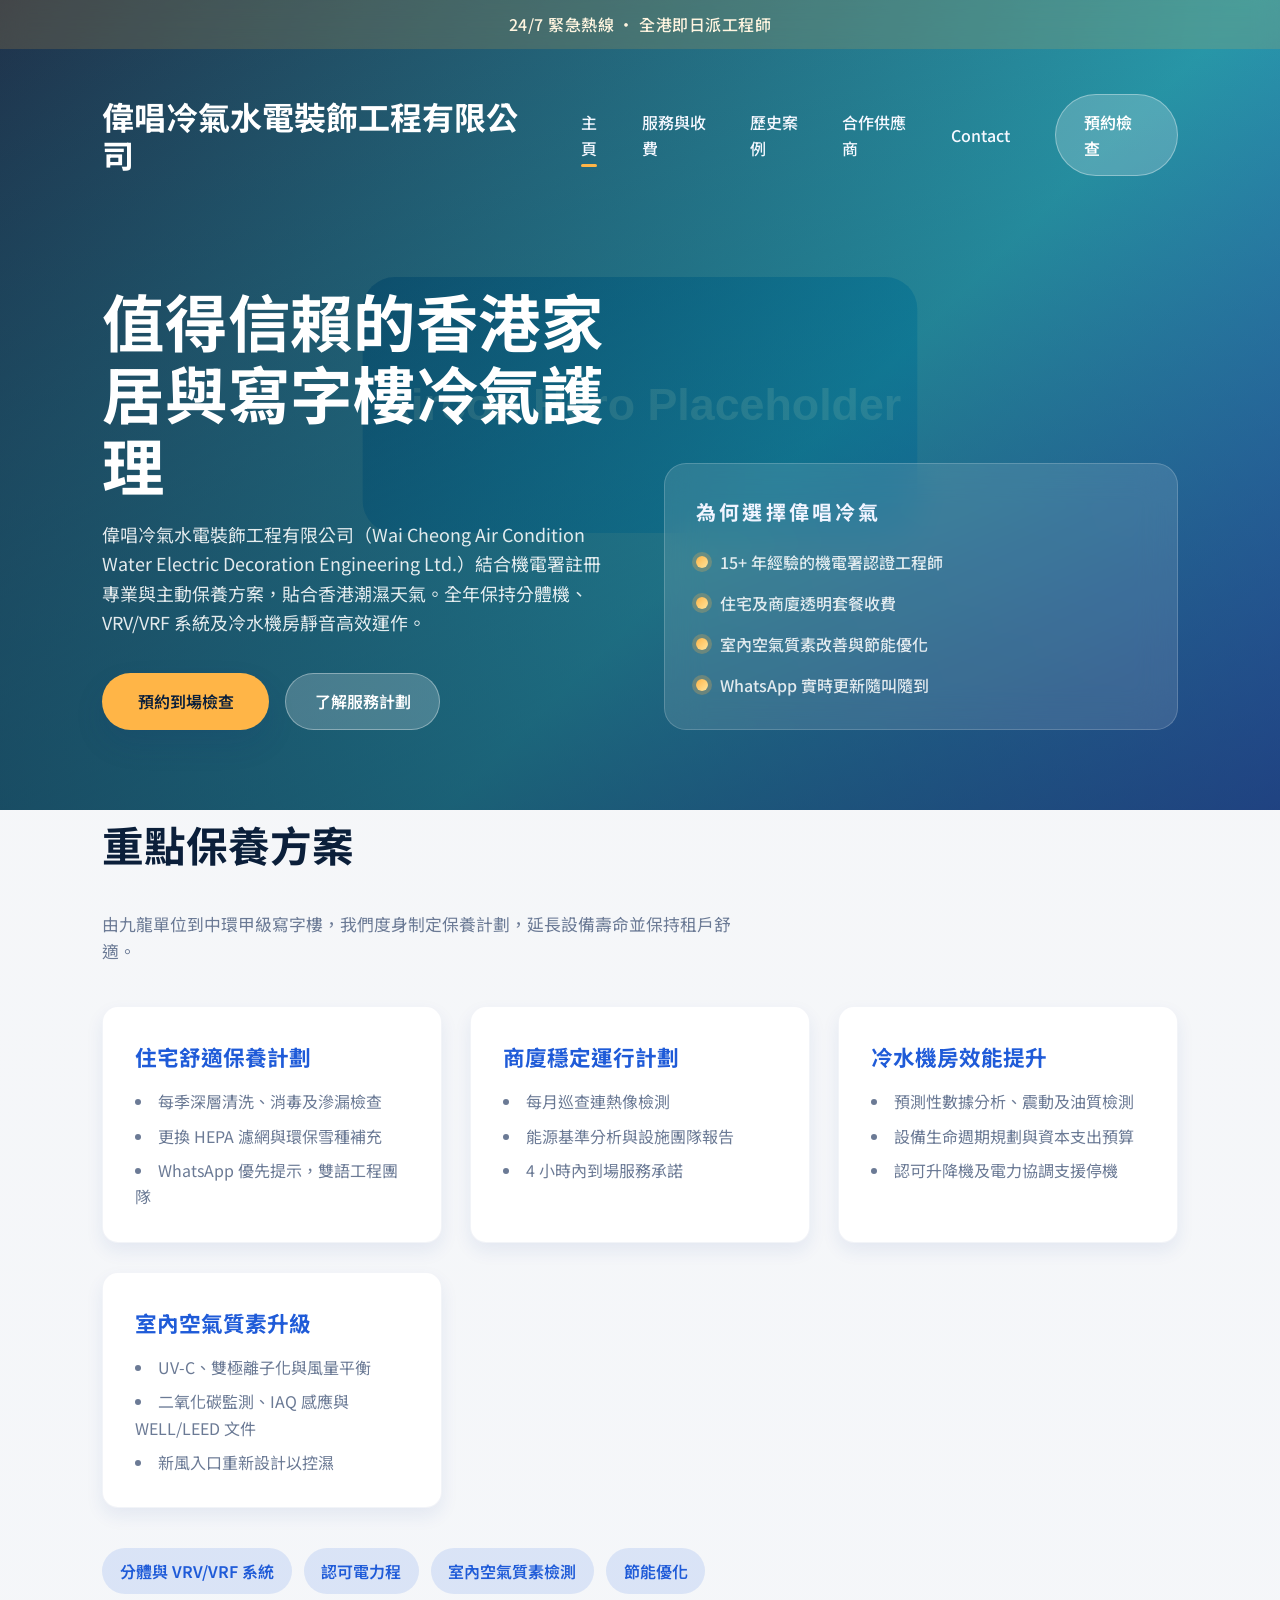
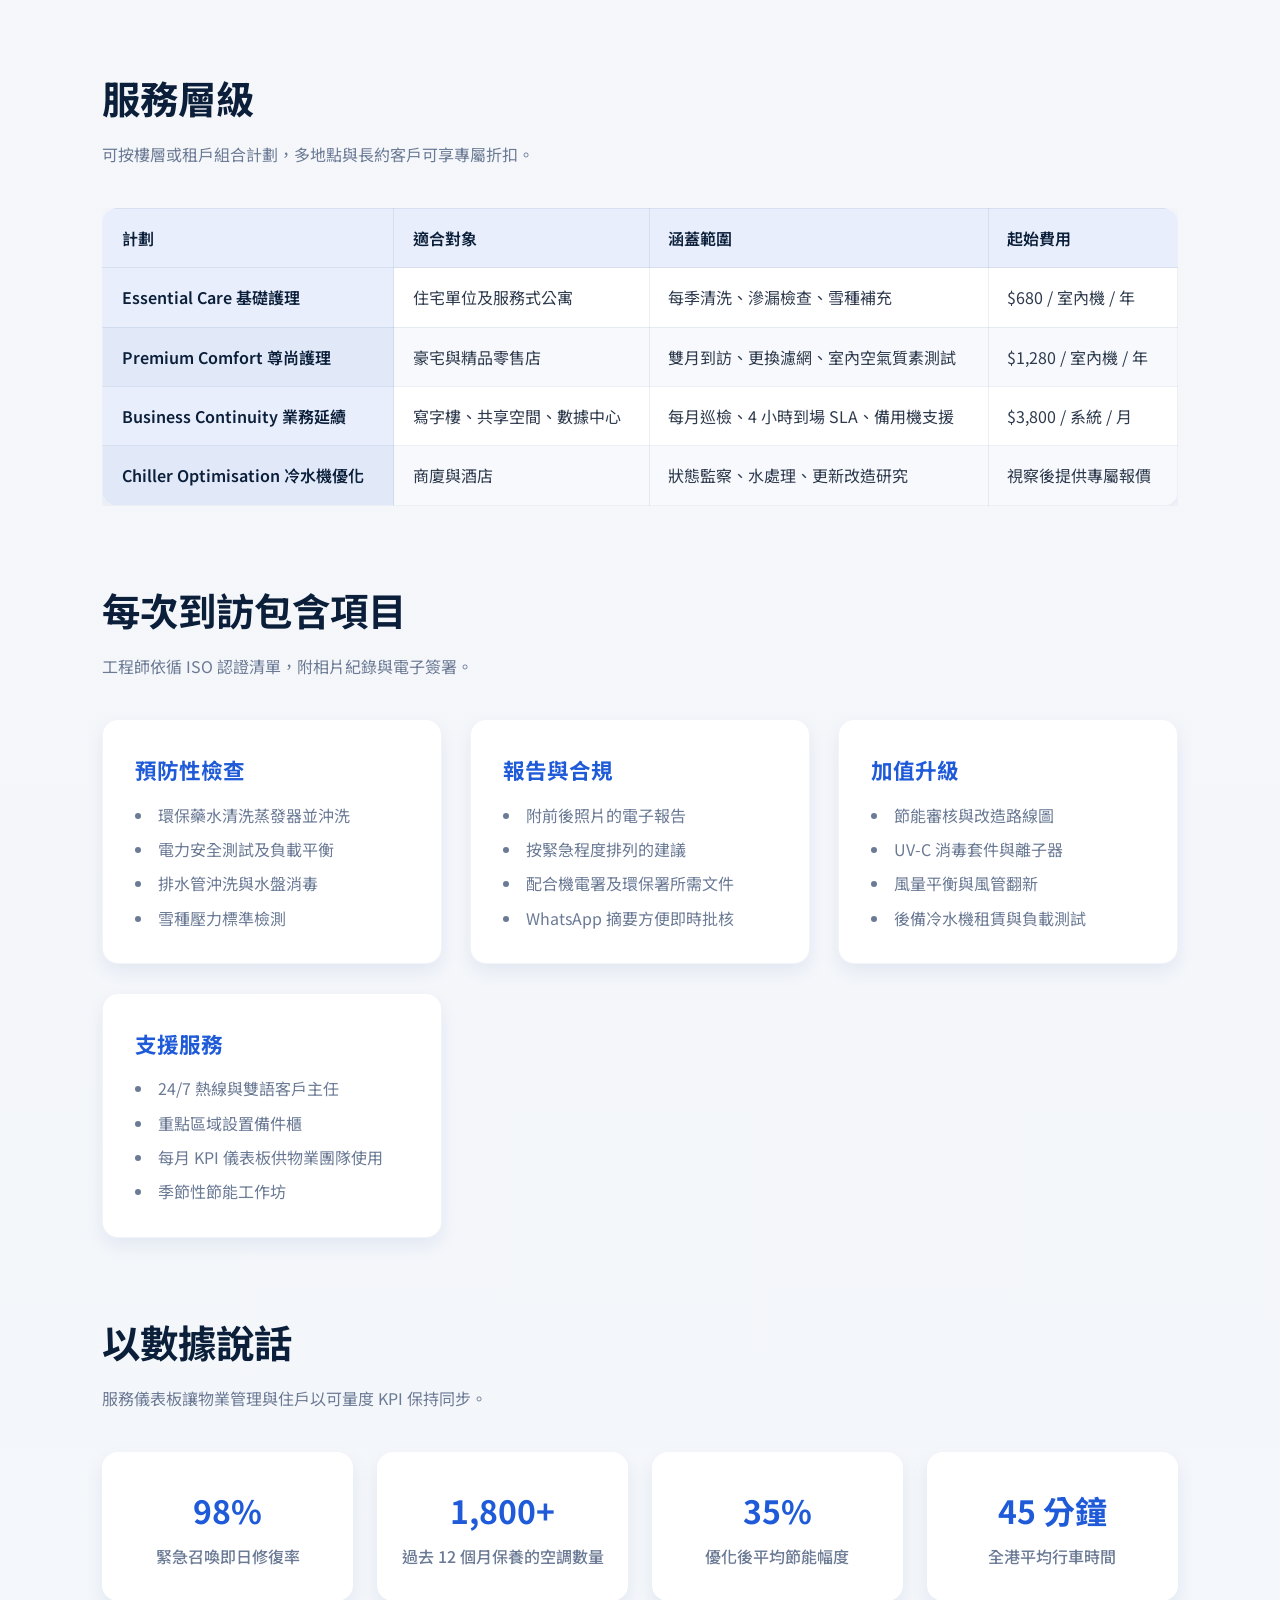
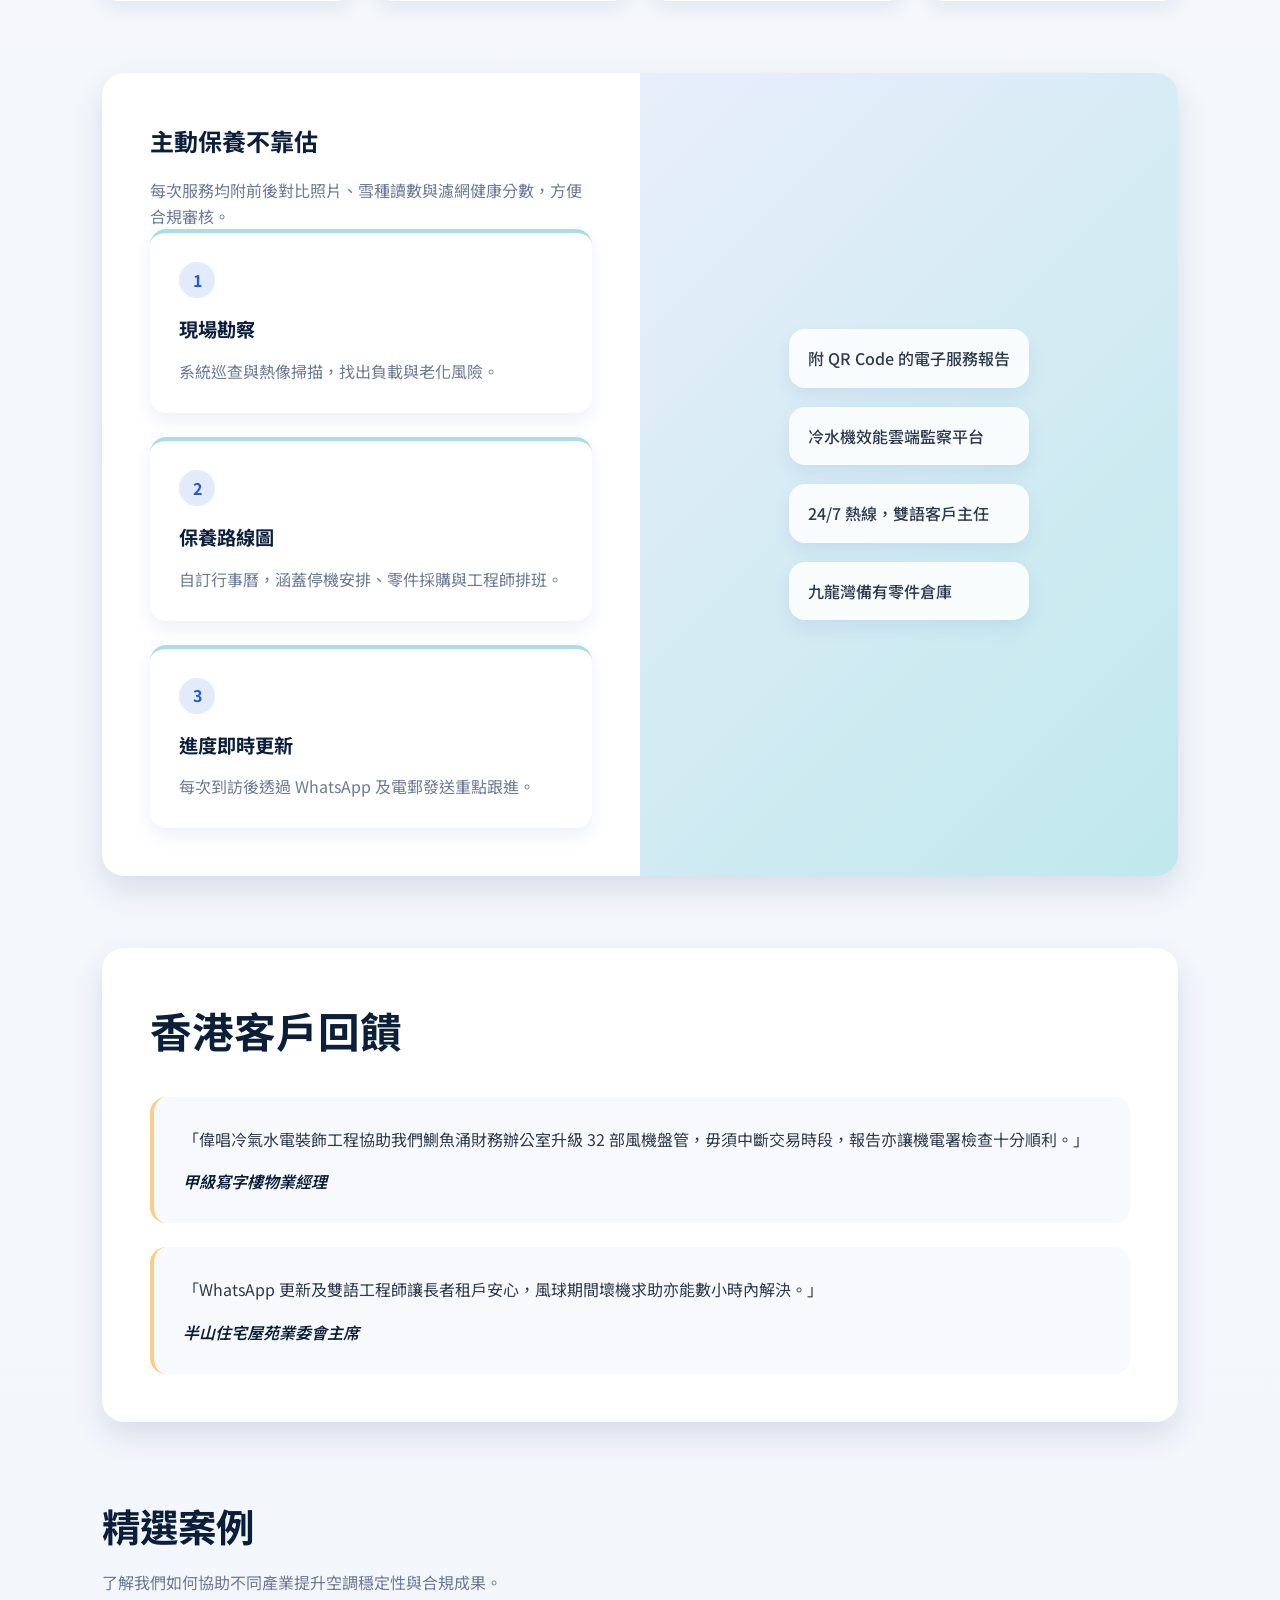
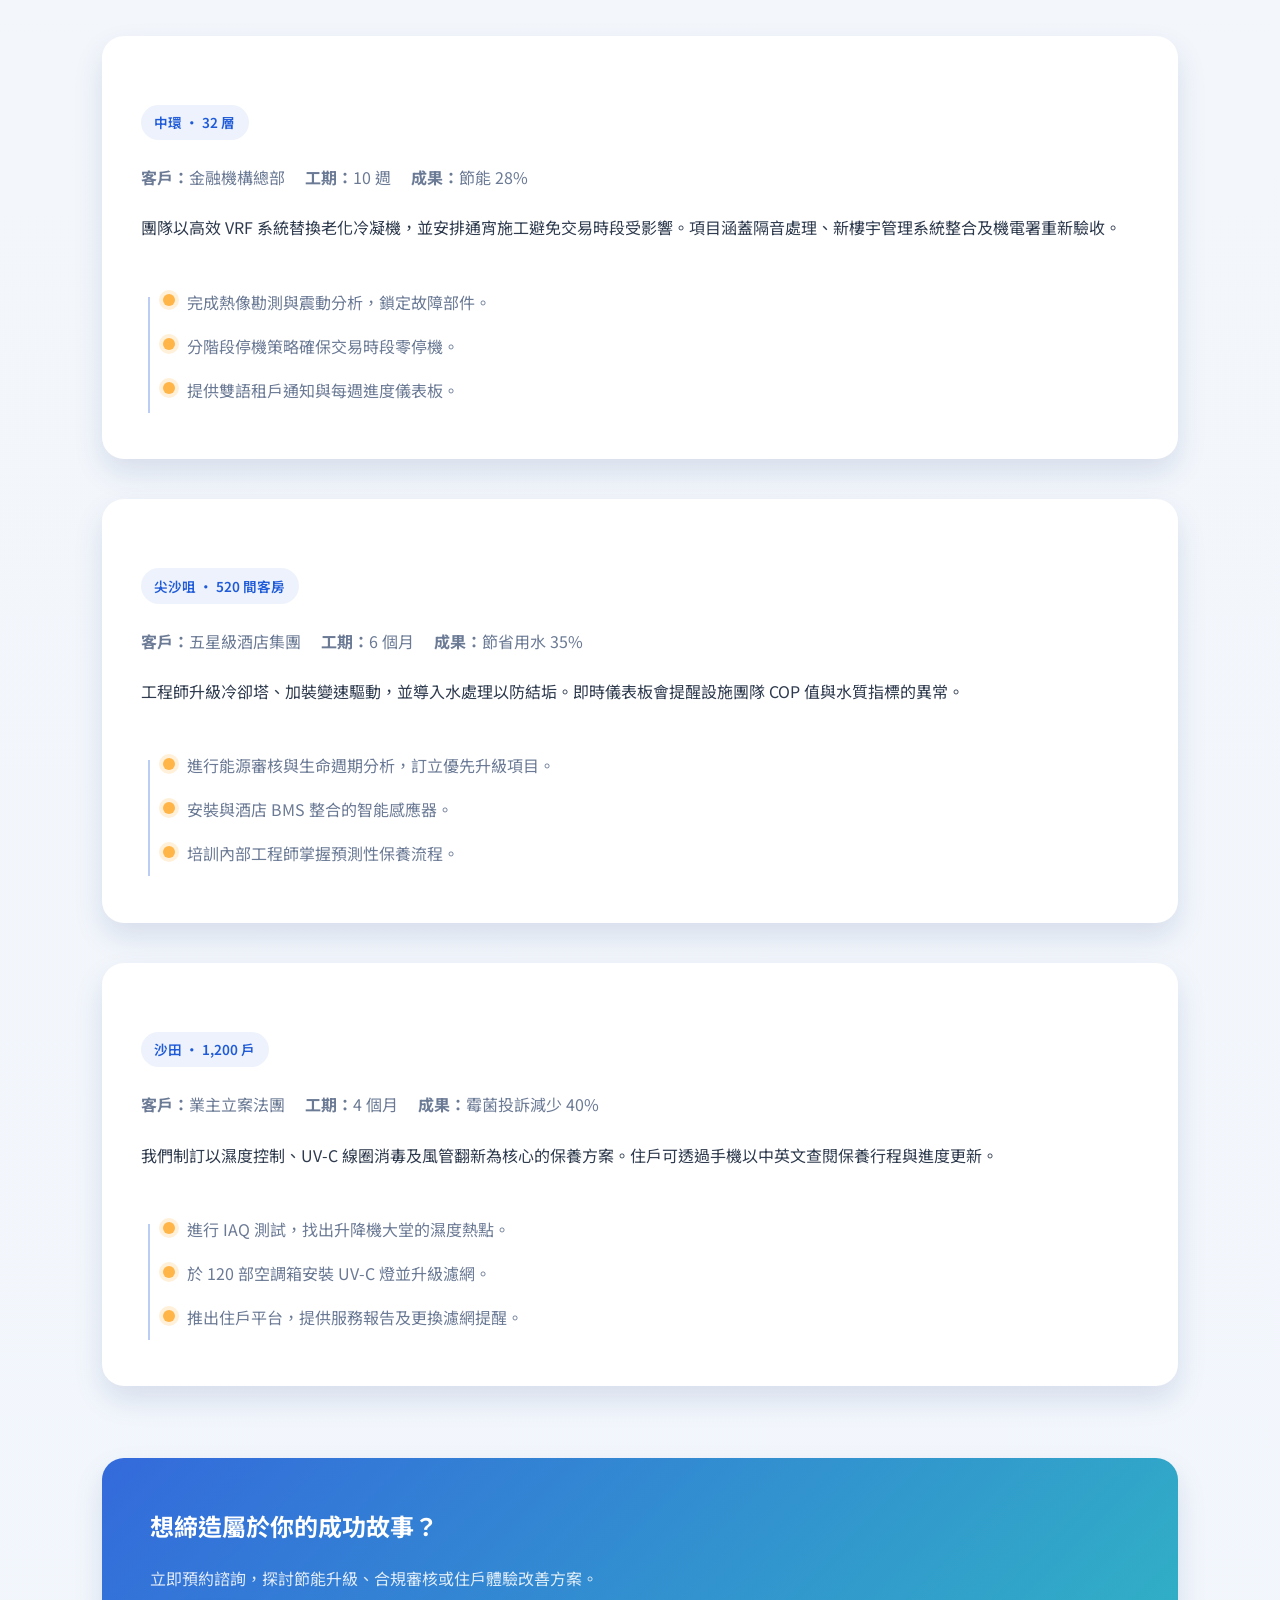
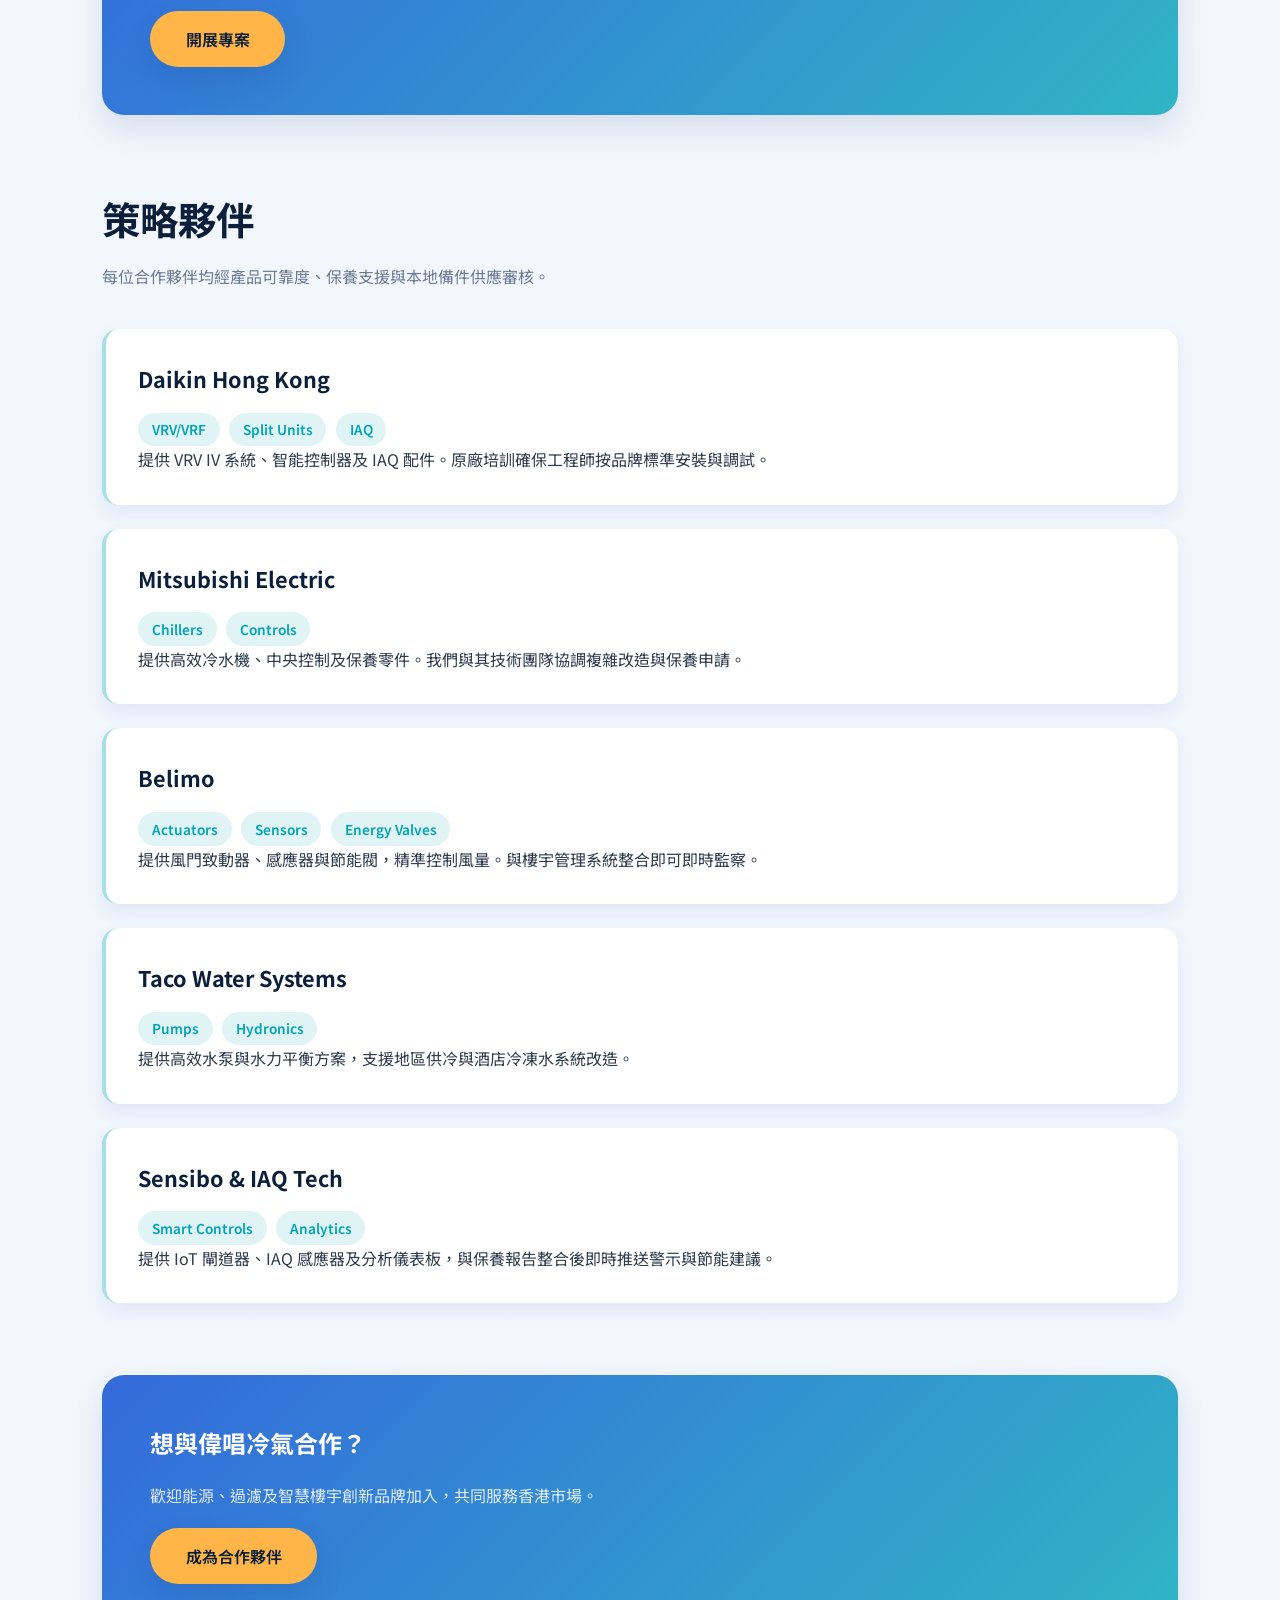
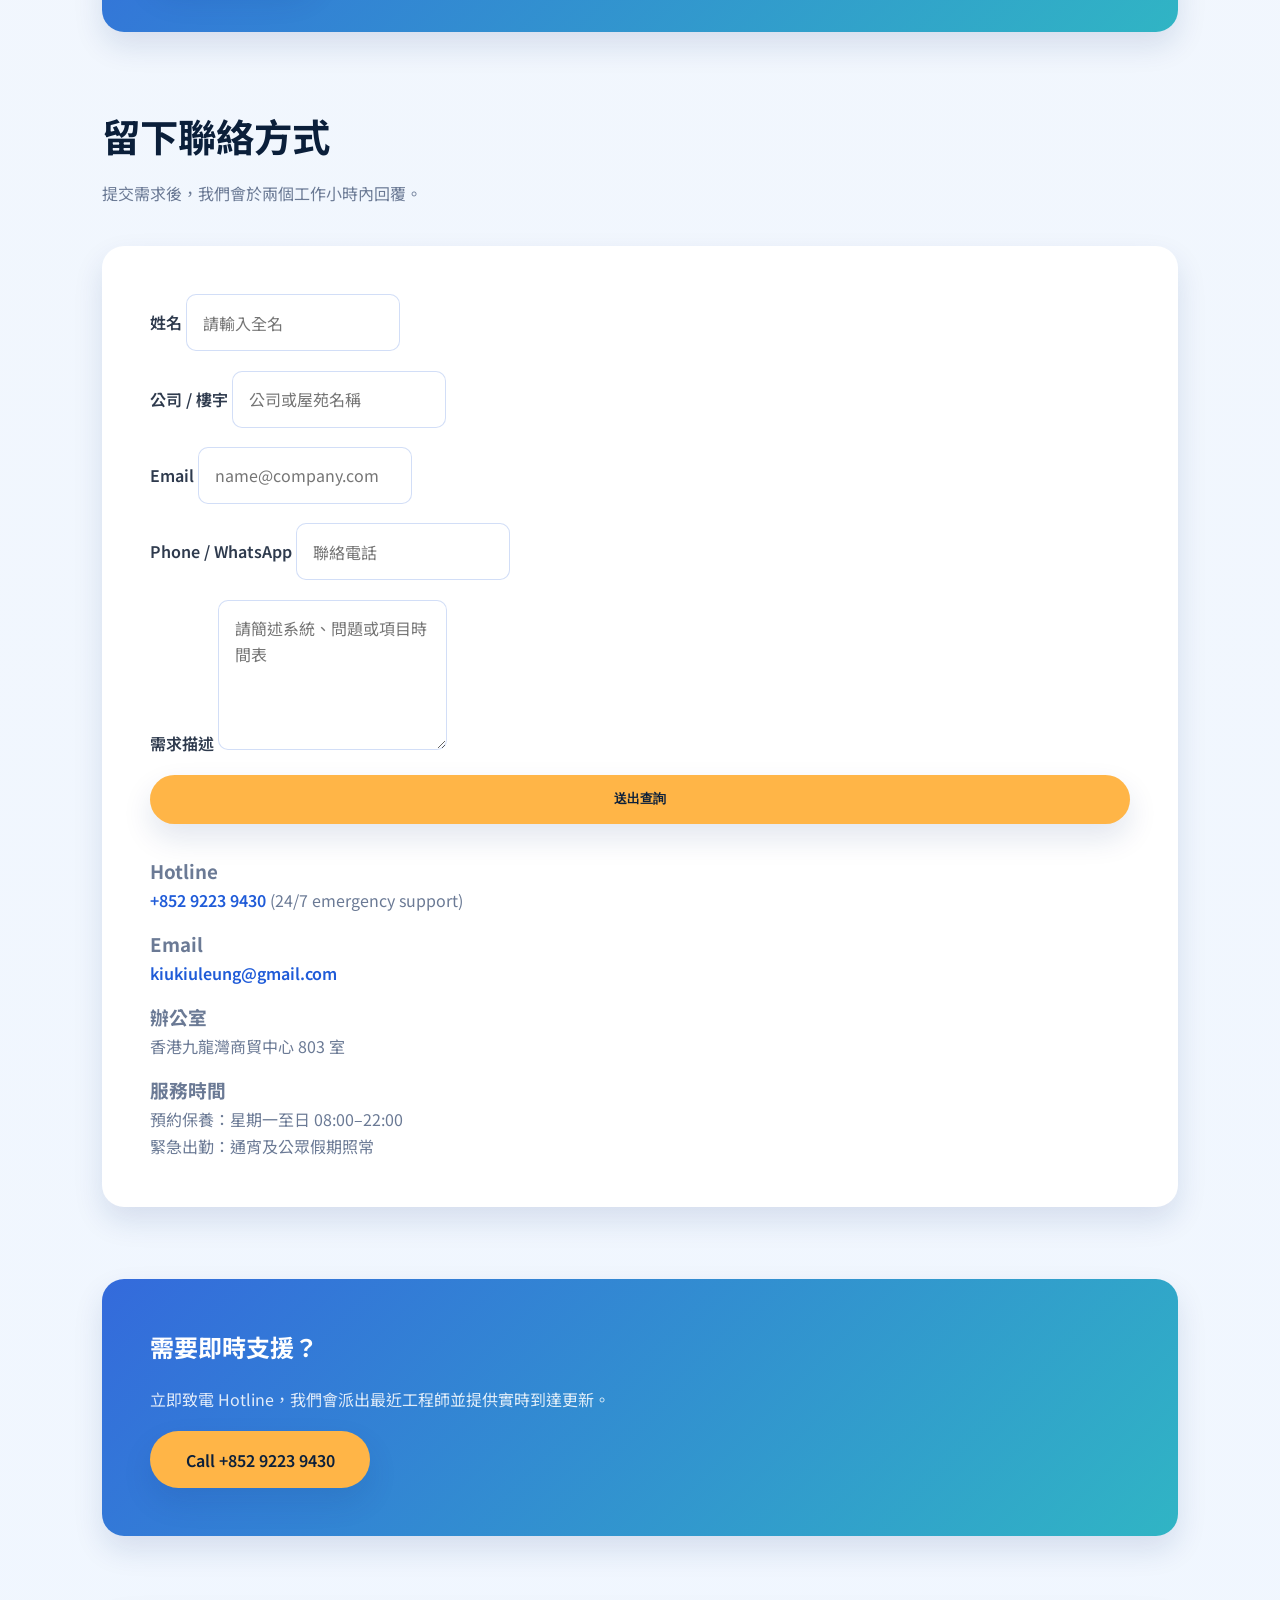
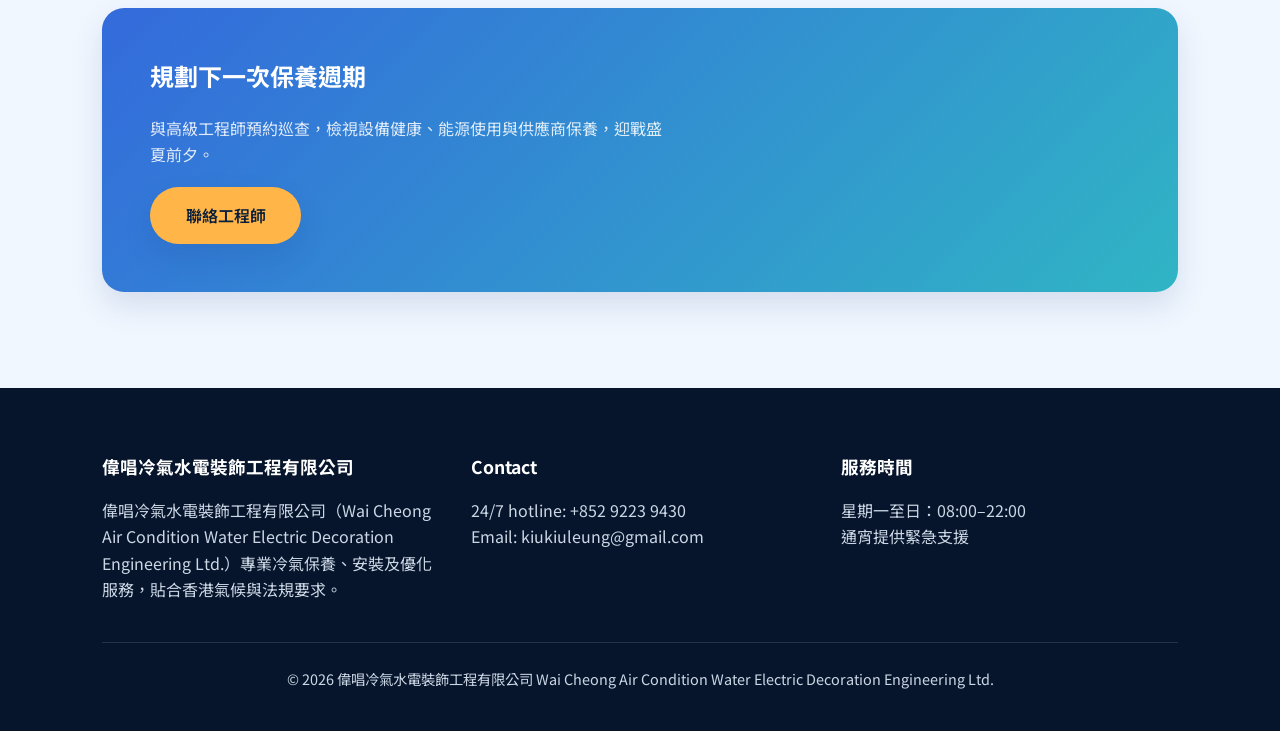
==== commit 09cee1d2: "Rebrand site to Wai Cheong and refresh contact info" ====
--- a/index.html
+++ b/index.html
@@ -3,7 +3,7 @@
   <head>
     <meta charset="UTF-8" />
     <meta name="viewport" content="width=device-width, initial-scale=1.0" />
-    <title>CoolCare Air Conditioning • 香港冷氣專業團隊</title>
+    <title>偉唱冷氣水電裝飾工程有限公司 Wai Cheong Air Condition Water Electric Decoration Engineering Ltd. • 香港冷氣專業團隊</title>
     <link rel="stylesheet" href="assets/css/style.css" />
     <link rel="preconnect" href="https://fonts.googleapis.com" />
     <link rel="preconnect" href="https://fonts.gstatic.com" crossorigin />
@@ -16,7 +16,7 @@
     <header class="site-header" id="top">
       <div class="announcement">24/7 緊急熱線 • 全港即日派工程師</div>
       <div class="top-bar">
-        <div class="logo">CoolCare Air</div>
+        <div class="logo">偉唱冷氣水電裝飾工程有限公司</div>
         <nav aria-label="主選單">
           <ul>
             <li><a href="#top" aria-current="page">主頁</a></li>
@@ -32,7 +32,7 @@
         <div class="hero-content">
           <h1>值得信賴的香港家居與寫字樓冷氣護理</h1>
           <p>
-            我們結合機電署註冊專業與主動保養方案，貼合香港潮濕天氣。全年保持分體機、VRV/VRF 系統及冷水機房靜音高效運作。
+            偉唱冷氣水電裝飾工程有限公司（Wai Cheong Air Condition Water Electric Decoration Engineering Ltd.）結合機電署註冊專業與主動保養方案，貼合香港潮濕天氣。全年保持分體機、VRV/VRF 系統及冷水機房靜音高效運作。
           </p>
           <div class="hero-actions">
             <a class="btn-primary" href="#contact">預約到場檢查</a>
@@ -40,7 +40,7 @@
           </div>
         </div>
         <aside class="hero-highlights" aria-label="公司亮點">
-          <h2>為何選擇 CoolCare</h2>
+          <h2>為何選擇偉唱冷氣</h2>
           <ul>
             <li>15+ 年經驗的機電署認證工程師</li>
             <li>住宅及商廈透明套餐收費</li>
@@ -253,7 +253,7 @@
         <div class="testimonial-list">
           <div class="testimonial">
             <p>
-              「CoolCare 協助我們鰂魚涌財務辦公室升級 32 部風機盤管，毋須中斷交易時段，報告亦讓機電署檢查十分順利。」
+              「偉唱冷氣水電裝飾工程協助我們鰂魚涌財務辦公室升級 32 部風機盤管，毋須中斷交易時段，報告亦讓機電署檢查十分順利。」
             </p>
             <cite>甲級寫字樓物業經理</cite>
           </div>
@@ -412,7 +412,7 @@
       </section>
 
       <section class="cta-banner" aria-labelledby="cta-vendors-title">
-        <h2 id="cta-vendors-title">想與 CoolCare 合作？</h2>
+        <h2 id="cta-vendors-title">想與偉唱冷氣合作？</h2>
         <p>歡迎能源、過濾及智慧樓宇創新品牌加入，共同服務香港市場。</p>
         <a class="btn-primary" href="#contact">成為合作夥伴</a>
       </section>
@@ -449,11 +449,11 @@
           <div class="contact-info">
             <div>
               <h3>Hotline</h3>
-              <p><a href="tel:+85231001234">+852 3100 1234</a> (24/7 emergency support)</p>
+              <p><a href="tel:+85292239430">+852 9223 9430</a> (24/7 emergency support)</p>
             </div>
             <div>
               <h3>Email</h3>
-              <p><a href="mailto:service@coolcare.hk">service@coolcare.hk</a></p>
+              <p><a href="mailto:kiukiuleung@gmail.com">kiukiuleung@gmail.com</a></p>
             </div>
             <div>
               <h3>辦公室</h3>
@@ -471,7 +471,7 @@
       <section class="cta-banner" aria-labelledby="cta-hotline-title">
         <h2 id="cta-hotline-title">需要即時支援？</h2>
         <p>立即致電 Hotline，我們會派出最近工程師並提供實時到達更新。</p>
-        <a class="btn-primary" href="tel:+85231001234">Call +852 3100 1234</a>
+        <a class="btn-primary" href="tel:+85292239430">Call +852 9223 9430</a>
       </section>
 
       <section class="cta-banner" aria-labelledby="cta-maintenance-title">
@@ -486,15 +486,15 @@
     <footer>
       <div class="footer-grid">
         <div>
-          <h4>CoolCare Air</h4>
+          <h4>偉唱冷氣水電裝飾工程有限公司</h4>
           <p>
-            專業冷氣保養、安裝及優化服務，貼合香港氣候與法規要求。
+            偉唱冷氣水電裝飾工程有限公司（Wai Cheong Air Condition Water Electric Decoration Engineering Ltd.）專業冷氣保養、安裝及優化服務，貼合香港氣候與法規要求。
           </p>
         </div>
         <div>
           <h4>Contact</h4>
-          <p>24/7 hotline: <a href="tel:+85231001234">+852 3100 1234</a></p>
-          <p>Email: <a href="mailto:service@coolcare.hk">service@coolcare.hk</a></p>
+          <p>24/7 hotline: <a href="tel:+85292239430">+852 9223 9430</a></p>
+          <p>Email: <a href="mailto:kiukiuleung@gmail.com">kiukiuleung@gmail.com</a></p>
         </div>
         <div>
           <h4>服務時間</h4>
@@ -503,7 +503,7 @@
         </div>
       </div>
       <div class="footer-bottom">
-        &copy; <span id="year"></span> CoolCare Air. All rights reserved.
+        &copy; <span id="year"></span> 偉唱冷氣水電裝飾工程有限公司 Wai Cheong Air Condition Water Electric Decoration Engineering Ltd.
       </div>
     </footer>
 
--- a/assets/css/style.css
+++ b/assets/css/style.css
@@ -91,14 +91,15 @@
   align-items: center;
   justify-content: space-between;
   gap: 2rem;
-  padding: 1.8rem 8vw 0;
+  padding: 0.35rem 8vw;
 }
 
 .logo {
-  font-size: clamp(1.4rem, 2.6vw, 2.2rem);
+  font-size: clamp(1.3rem, 2.5vw, 2.1rem);
   font-weight: 700;
-  letter-spacing: 0.08em;
-  text-transform: uppercase;
+  letter-spacing: 0;
+  text-transform: none;
+  line-height: 1.2;
 }
 
 nav ul {
@@ -249,7 +250,7 @@
 }
 
 main {
-  padding: 5rem 8vw 6rem;
+  padding: 0 8vw 6rem;
 }
 
 section + section {
@@ -257,7 +258,7 @@
 }
 
 section[id] {
-  scroll-margin-top: 6rem;
+  scroll-margin-top: 0;
 }
 
 .section-title {
